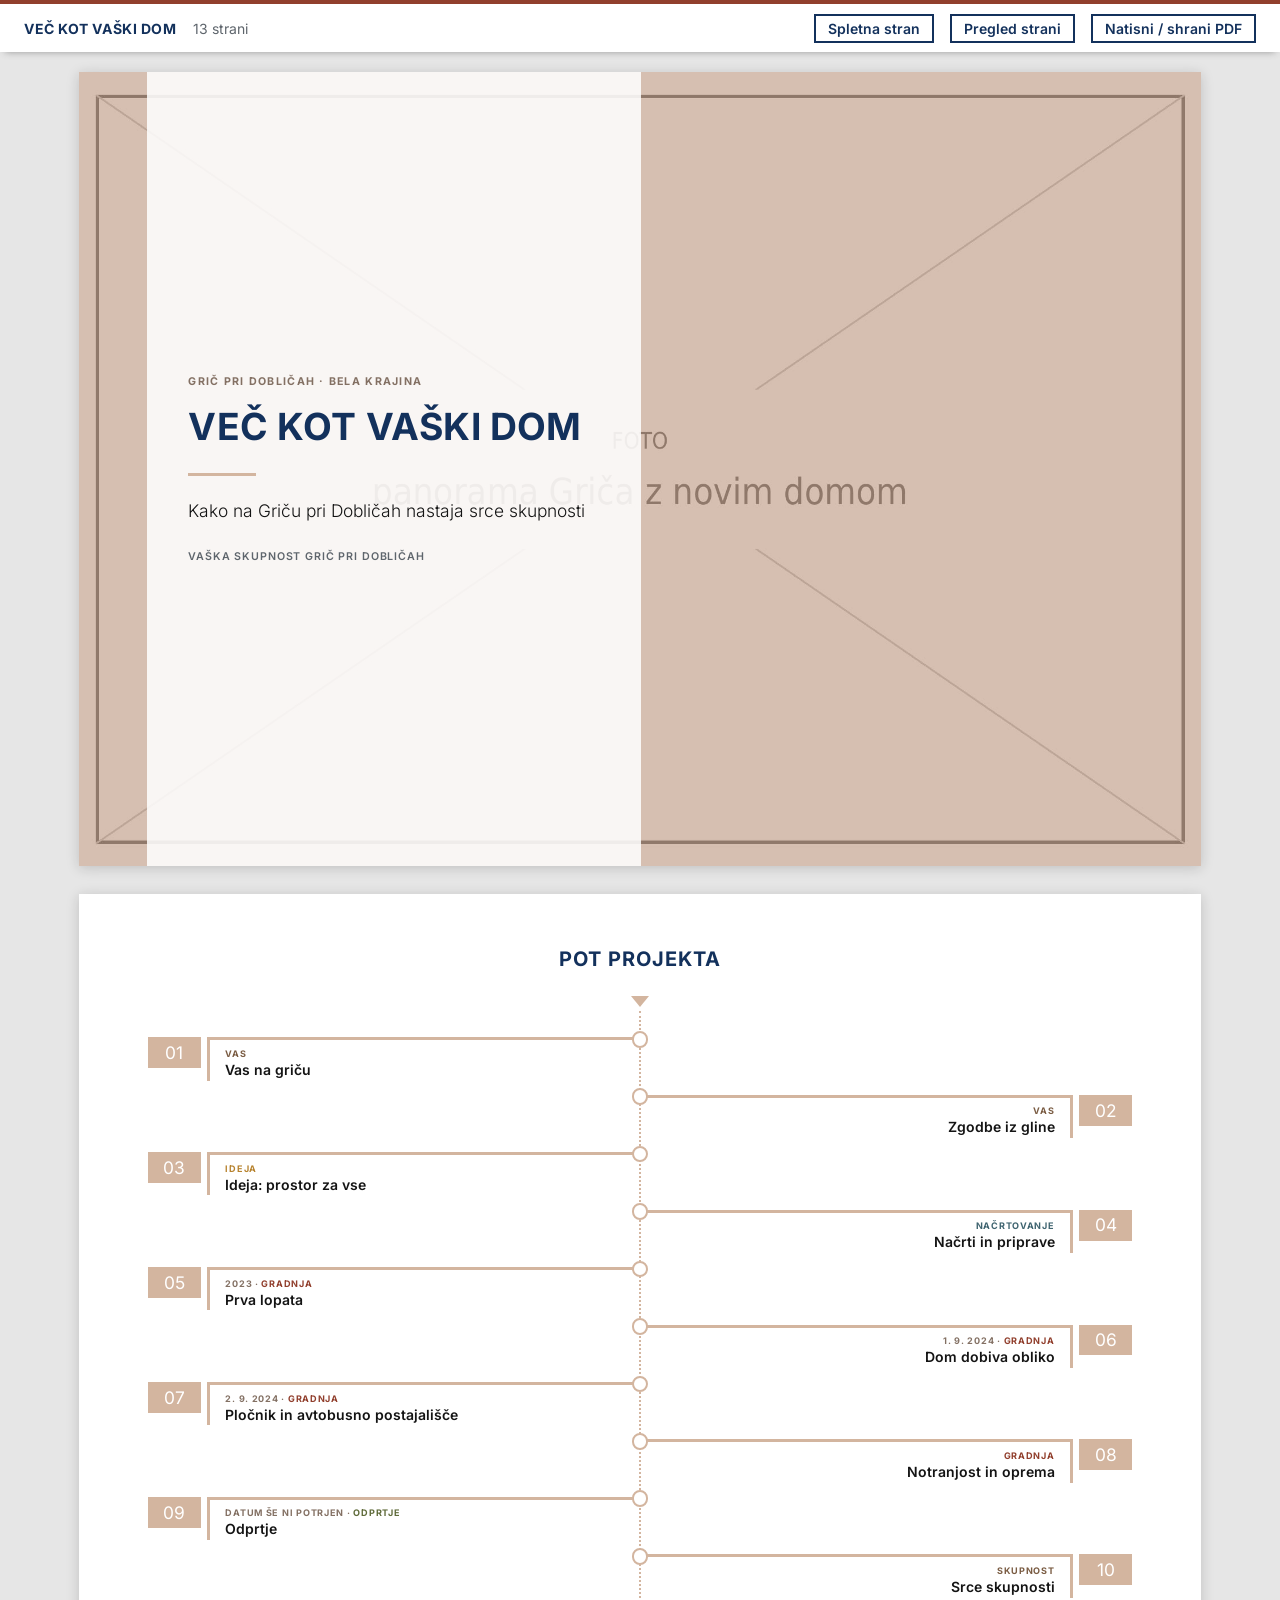
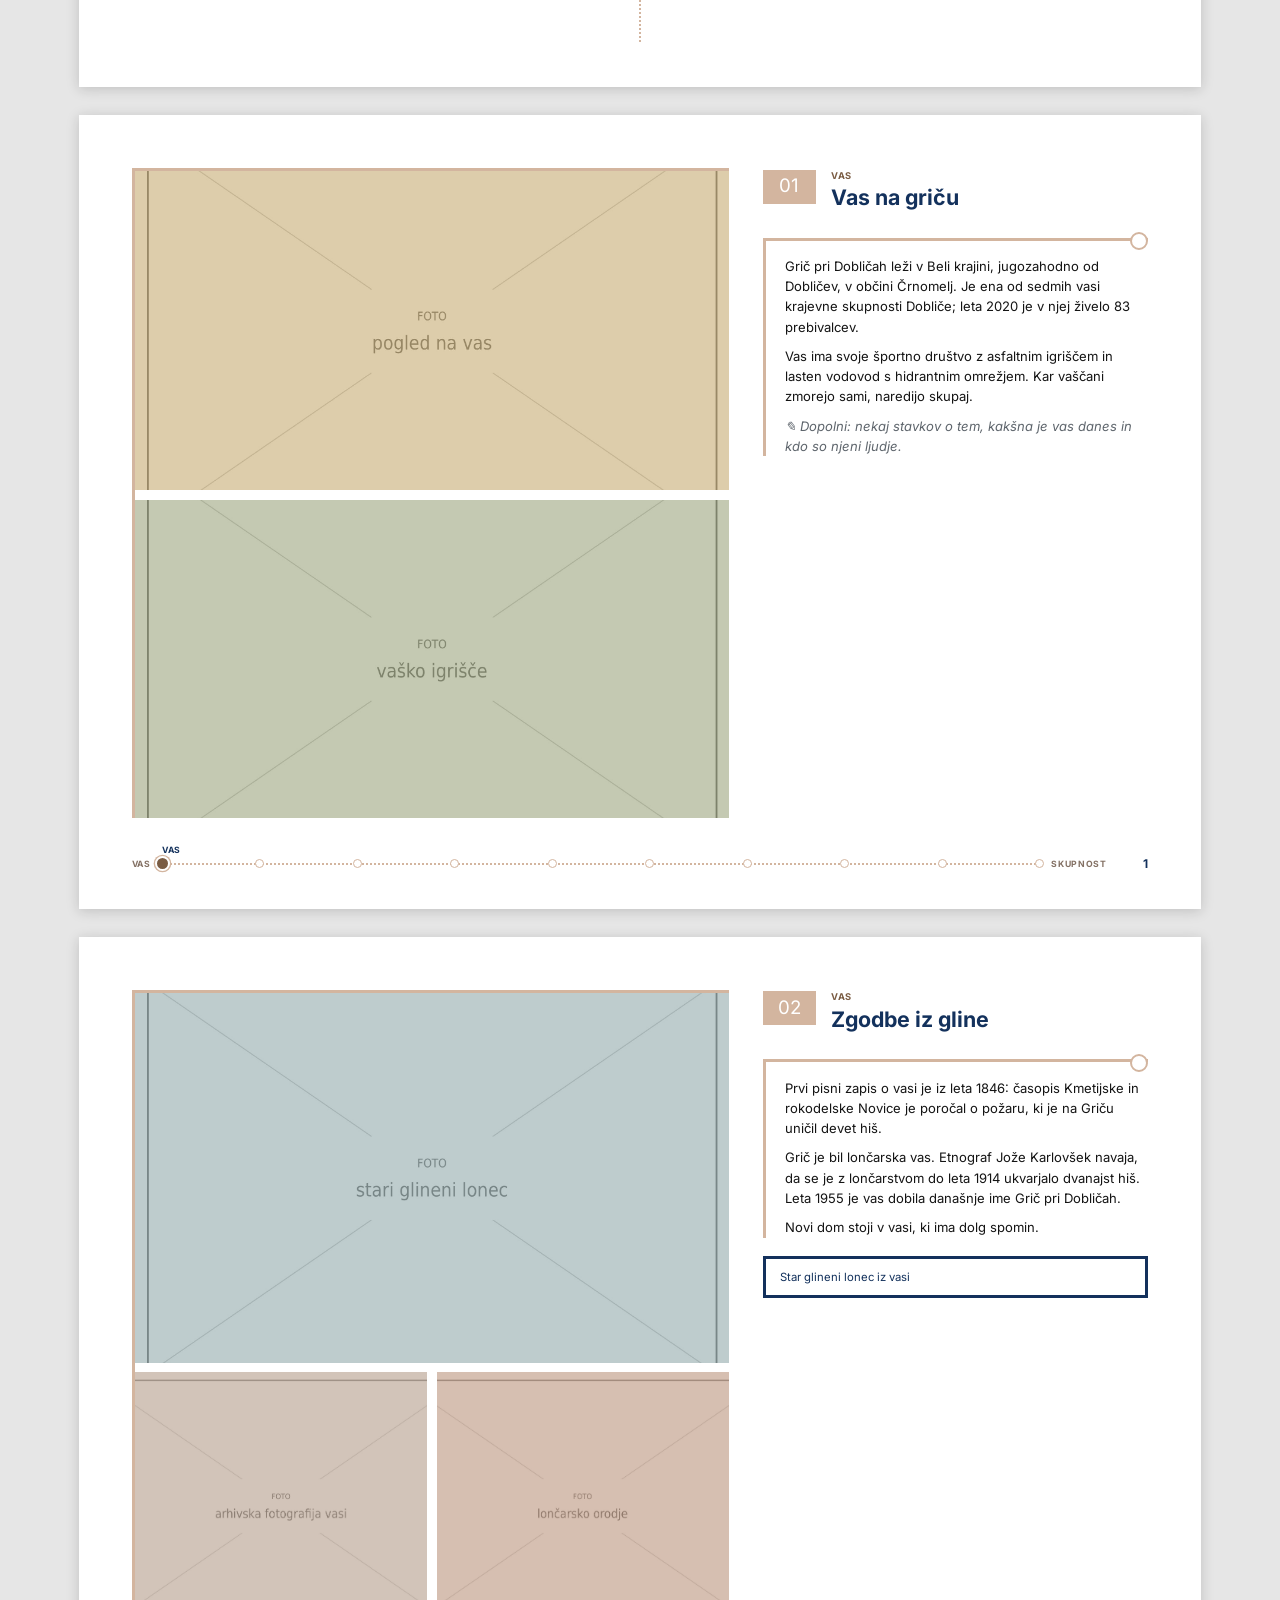
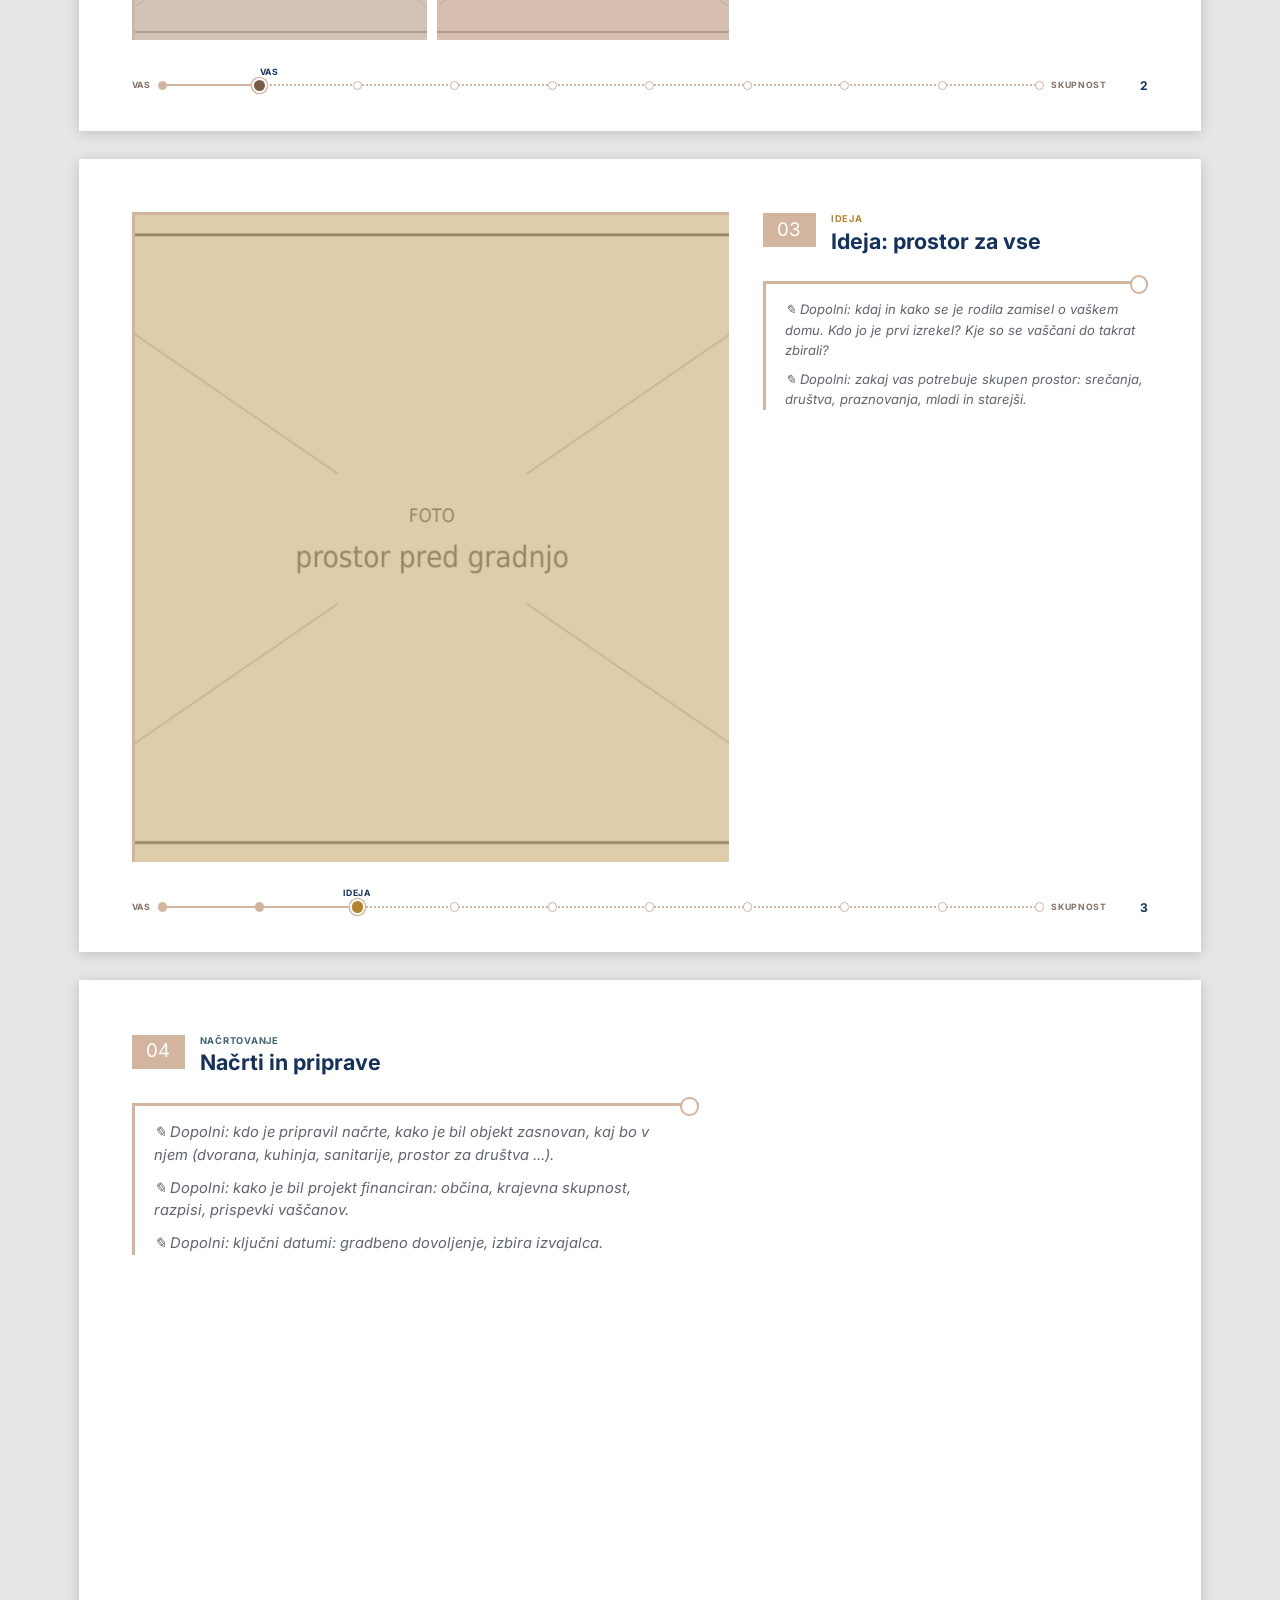
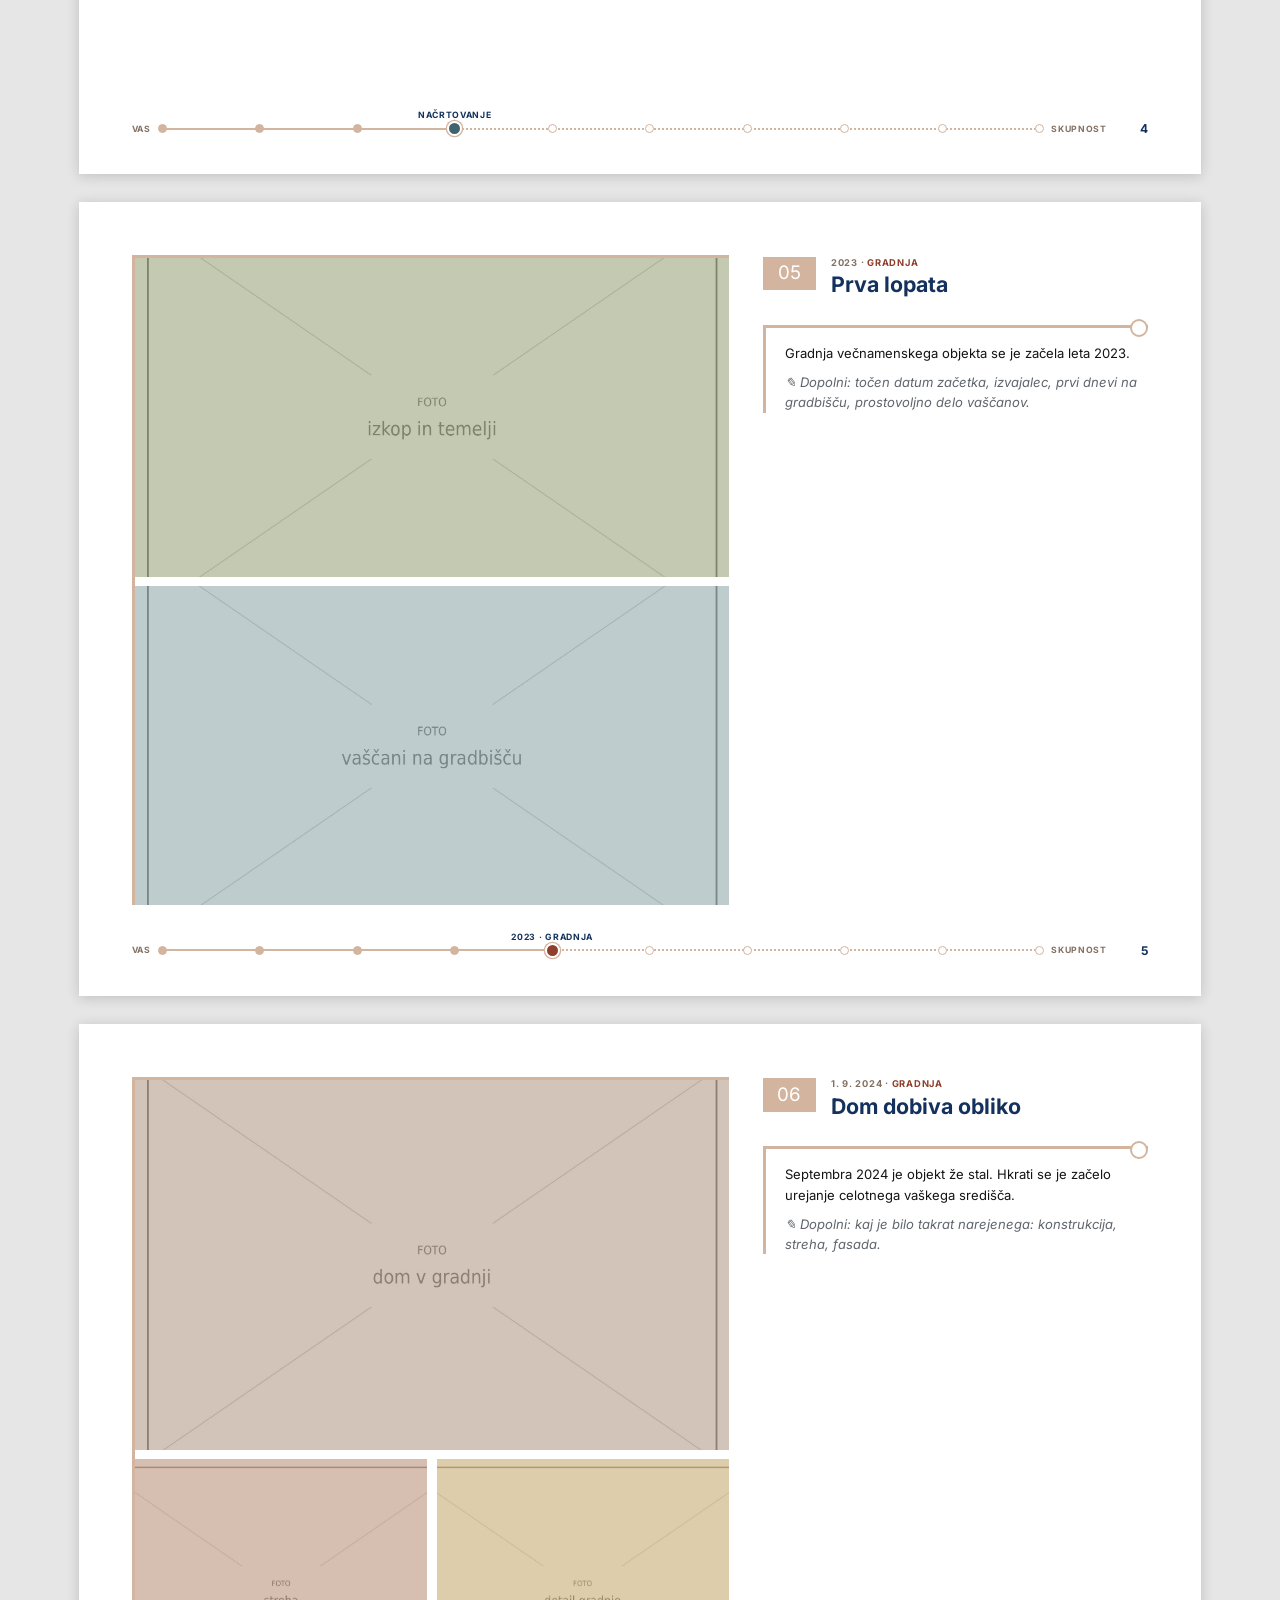
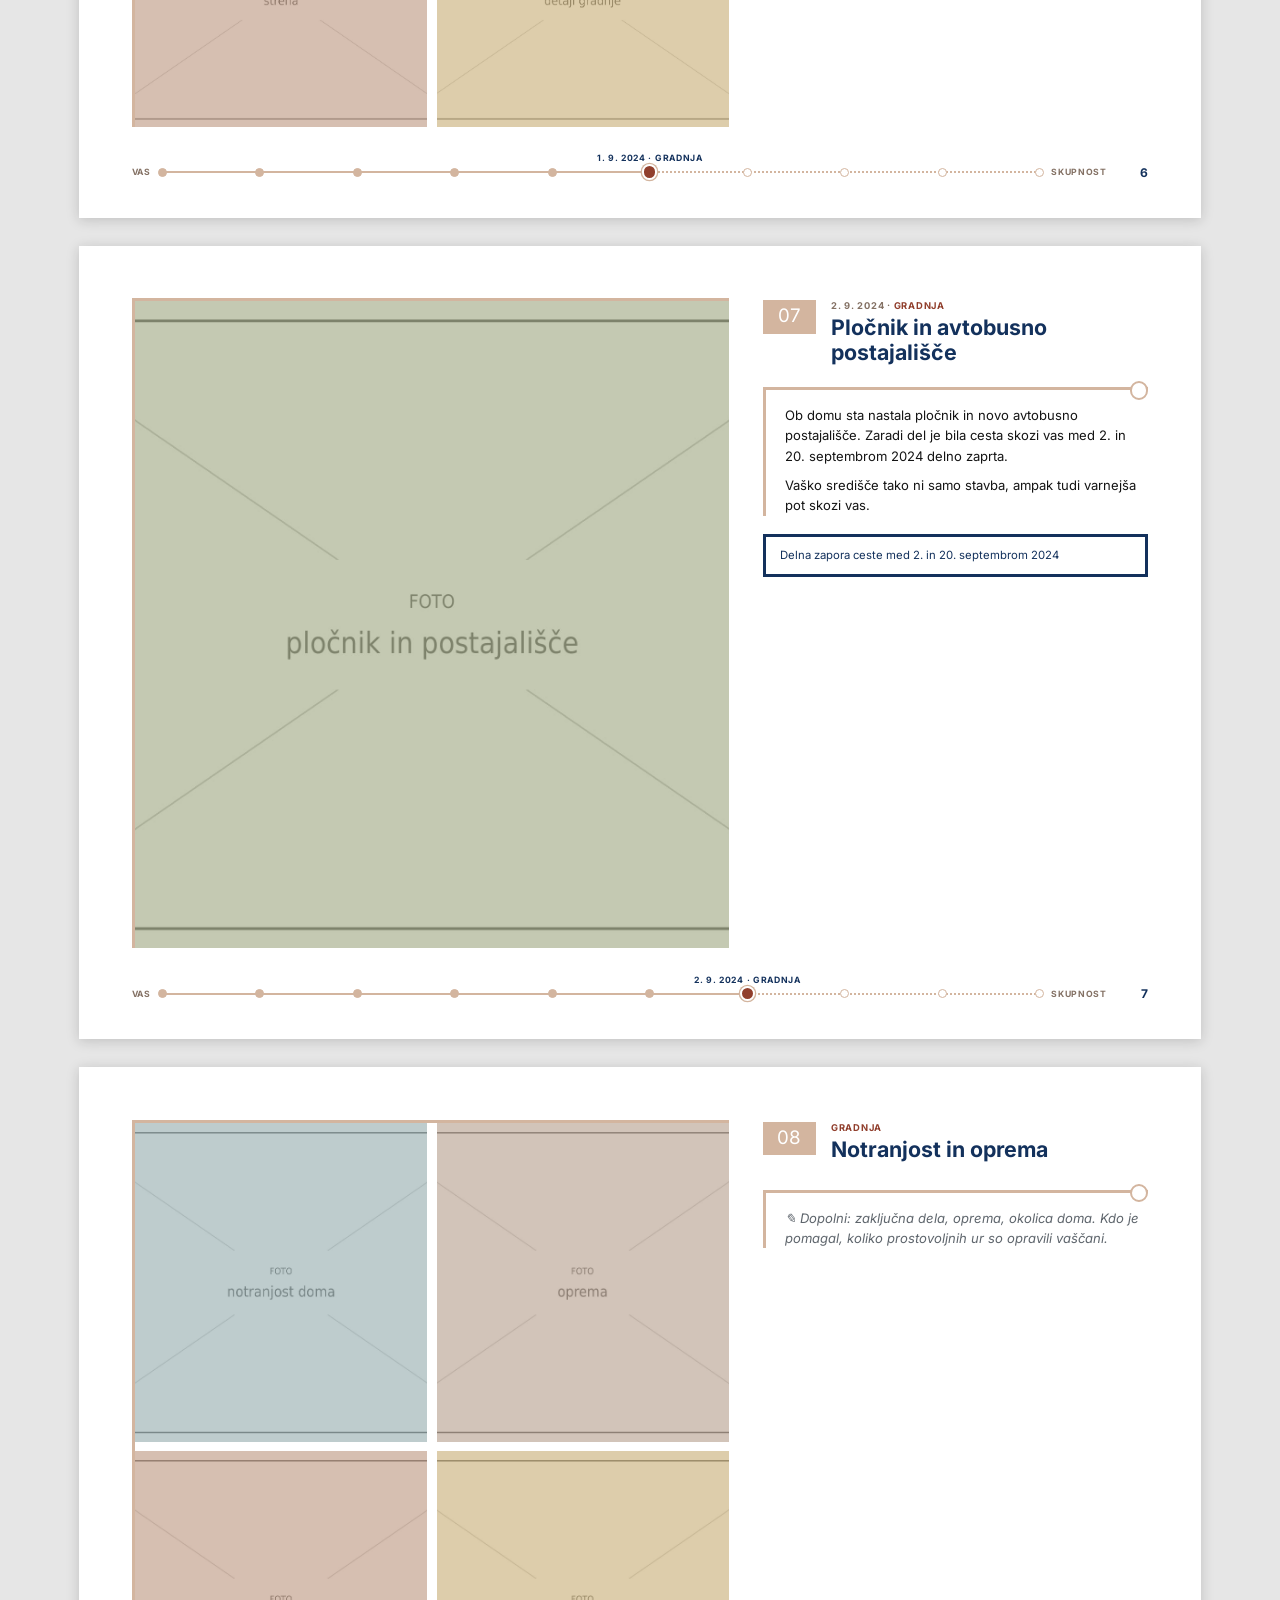
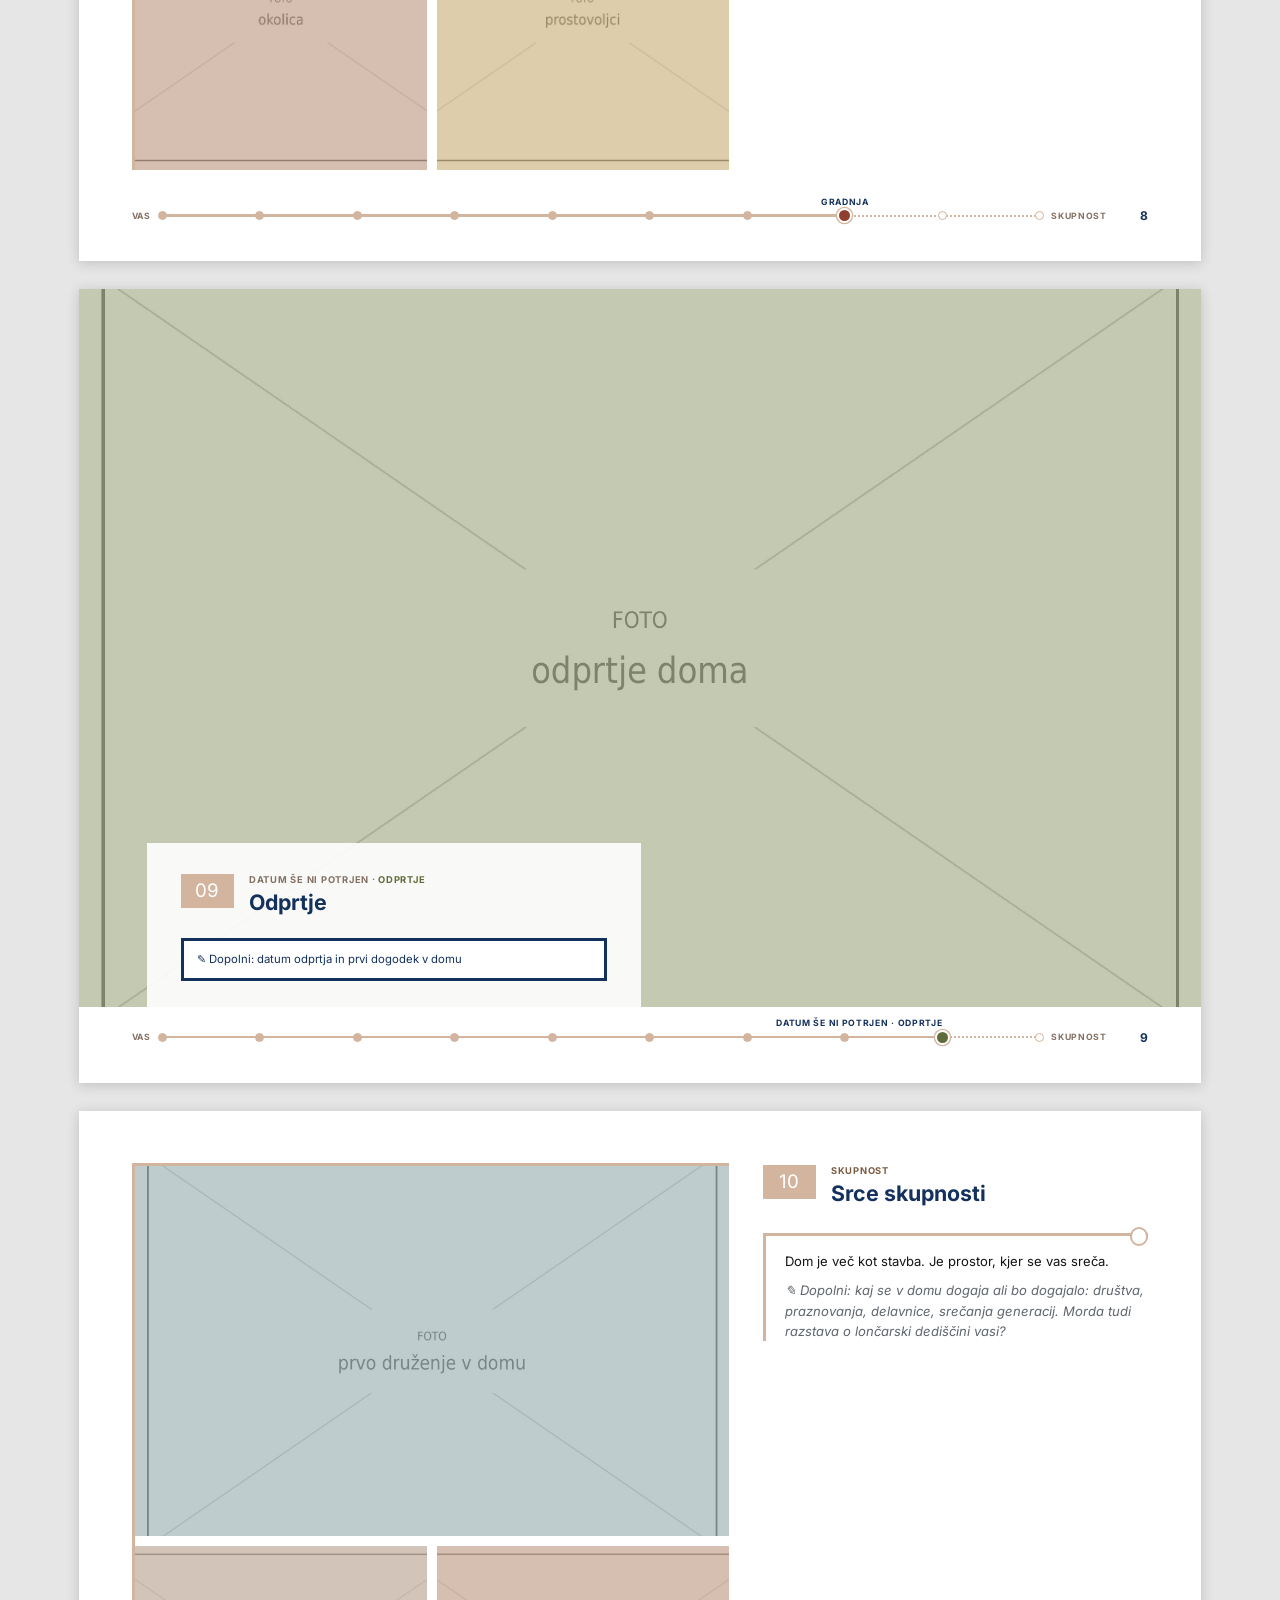
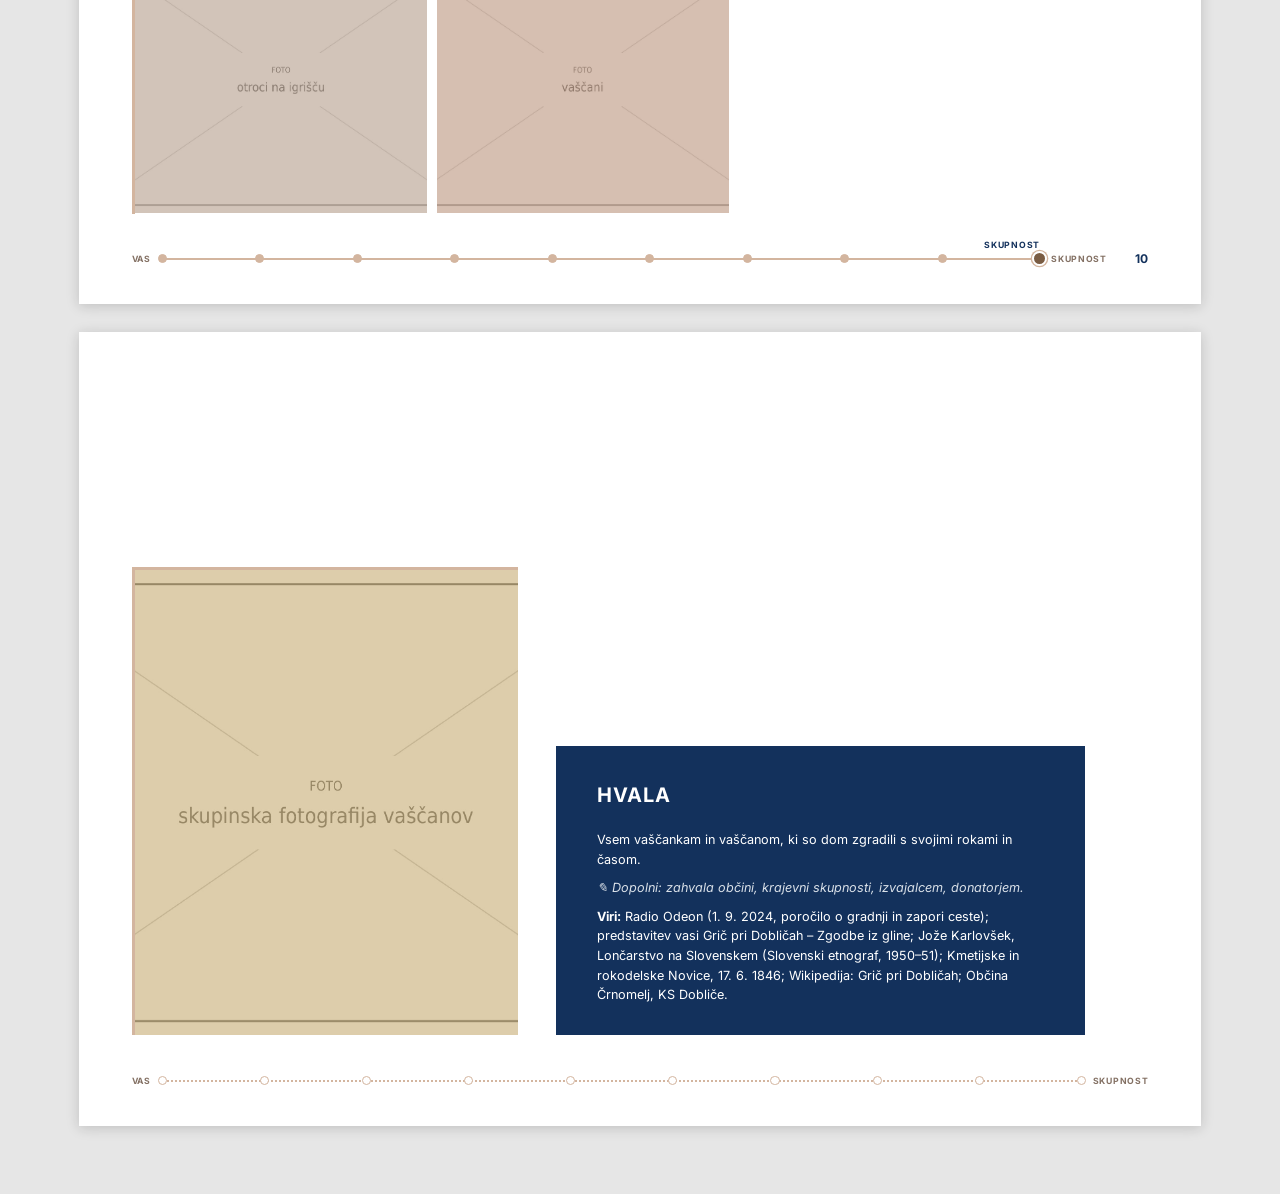
==== dom_na_gricu/_output/preview.html @ 3027700a "ADD: Outputs" ====
<!doctype html>
<html lang="sl">
<head>
<meta charset="utf-8">
<meta name="viewport" content="width=device-width, initial-scale=1">
<title>Več kot vaški dom</title>
<link href="fonts/fonts.css" rel="stylesheet">
<style>
@page { size: 297mm 210mm; margin: 0; }
:root {
  --w: 297mm; --h: 210mm;
  --paper: #FFFFFF; --ink: #141414; --muted: #5E656C; --soft: #F2F2F2;
  --line: #D3B59F; --line-ink: #837063; --dark: #13315C; --accent: #913F2D;
  --sans: 'Inter', 'Segoe UI', 'Helvetica Neue', Arial, sans-serif;
  --pad: 14mm; --lw: 0.8mm;
}
* { box-sizing: border-box; }
html, body { margin: 0; padding: 0; }
body { font-family: var(--sans); color: var(--ink); background: var(--paper);
  -webkit-print-color-adjust: exact; print-color-adjust: exact; }

.sheet { width: var(--w); height: var(--h); position: relative; overflow: hidden;
  background: var(--paper); page-break-after: always; break-after: page; }
.sheet:last-child { page-break-after: auto; break-after: auto; }
figure { margin: 0; overflow: hidden; background: var(--soft); }
figure img { width: 100%; height: 100%; object-fit: cover; display: block; }
h1, h2 { font-weight: 700; margin: 0; }
p { margin: 0 0 0.7em; }
em { color: var(--muted); }

/* ---------- cover: photo with a translucent white band on the left */
.cover .cover-img { position: absolute; inset: 0; }
.cover-text { position: absolute; top: 0; bottom: 0; left: 18mm; width: 44%;
  padding: 0 11mm; display: flex; flex-direction: column; justify-content: center; }
.cover.has-img .cover-text { background: rgba(255, 255, 255, 0.86); }
.cover.no-img .cover-text { border-left: var(--lw) solid var(--line); left: 24mm; width: 60%; }
.cover .kicker { font-size: 8pt; font-weight: 700; letter-spacing: 0.12em; text-transform: uppercase;
  color: var(--line-ink); margin-bottom: 5mm; }
.cover h1 { font-size: 28pt; line-height: 1.08; text-transform: uppercase; color: var(--dark); letter-spacing: 0.005em; }
.cover .rule { display: block; width: 18mm; height: var(--lw); background: var(--line); margin: 7mm 0 6mm; }
.cover .subtitle { font-size: 13pt; line-height: 1.4; font-weight: 300; margin: 0; }
.cover .intro { font-size: 9.5pt; line-height: 1.55; margin-top: 5mm; }
.cover .byline { font-size: 8pt; font-weight: 600; letter-spacing: 0.08em; text-transform: uppercase;
  color: var(--muted); margin: 7mm 0 0; }

/* ---------- overview: vertical milestones with a dotted centre line */
.overview h2 { position: absolute; top: var(--pad); left: 0; right: 0; text-align: center; font-size: 15pt;
  text-transform: uppercase; letter-spacing: 0.05em; color: var(--dark); }
.ov-start { position: absolute; top: 27mm; left: 50%; margin-left: -2.4mm; width: 0; height: 0;
  border-left: 2.4mm solid transparent; border-right: 2.4mm solid transparent; border-top: 3mm solid var(--line); }
.ov-tl { position: absolute; top: 38mm; bottom: 20mm; left: var(--pad); right: var(--pad);
  list-style: none; margin: 0; padding: 0; }
.ov-tl::before { content: ""; position: absolute; left: 50%; top: -7mm; bottom: -8mm; margin-left: -0.35mm;
  border-left: 0.7mm dotted var(--line); }
.ov-item { position: absolute; width: calc(50% - 20mm); }
.ov-item.left { right: 50%; }
.ov-item.right { left: 50%; }
.ov-circle { position: absolute; top: -1.8mm; width: 4.4mm; height: 4.4mm; margin-top: 0.1mm; border-radius: 50%;
  background: var(--paper); border: 0.7mm solid var(--line); z-index: 1; }
.left .ov-circle { right: -2.2mm; }
.right .ov-circle { left: -2.2mm; }
.ov-card { position: relative; border-top: var(--lw) solid var(--line); padding: 2mm 4mm 0.5mm; }
.left .ov-card { border-left: var(--lw) solid var(--line); }
.right .ov-card { border-right: var(--lw) solid var(--line); text-align: right; }
.ov-num { position: absolute; top: calc(-1 * var(--lw)); width: 14mm; padding: 1.8mm 0; background: var(--line);
  color: #fff; font-size: 13pt; line-height: 1; text-align: center; }
.left .ov-num { right: calc(100% + 2.5mm); }
.right .ov-num { left: calc(100% + 2.5mm); }
.ov-meta { font-size: 6.8pt; font-weight: 700; letter-spacing: 0.08em; text-transform: uppercase;
  color: var(--line-ink); margin: 0 0 0.8mm; min-height: 2.4mm; }
.ov-meta .phase { color: var(--c); }
.ov-title { font-size: 10.5pt; font-weight: 600; line-height: 1.2; margin: 0; }

/* ---------- content pages */
.page .content { position: absolute; top: var(--pad); left: var(--pad); right: var(--pad);
  bottom: 24mm; display: grid; grid-template-columns: 1.55fr 1fr; gap: 9mm; }
.page-head { position: relative; padding-left: 18mm; min-height: 12mm; margin-bottom: 6mm; }
.page-head .num { position: absolute; left: 0; top: 0; width: 14mm; padding: 2mm 0; background: var(--line);
  color: #fff; font-size: 14pt; line-height: 1; text-align: center; }
.page-head .meta { font-size: 7pt; font-weight: 700; letter-spacing: 0.08em; text-transform: uppercase;
  color: var(--line-ink); margin: 0.4mm 0 1.2mm; min-height: 2.5mm; }
.page-head .phase { color: var(--phase); }
.page-head h2 { font-size: 16pt; line-height: 1.15; color: var(--dark); }
.body { position: relative; font-size: 9.8pt; line-height: 1.55; font-weight: 400;
  border-top: var(--lw) solid var(--line); border-left: var(--lw) solid var(--line); padding: 4mm 0 0 5mm; }
.body::before { content: ""; position: absolute; top: -2.3mm; right: 0; width: 3.8mm; height: 3.8mm;
  border-radius: 50%; background: var(--paper); border: 0.7mm solid var(--line); }
.body ul, .body ol { padding-left: 5mm; margin: 0 0 0.7em; }
.body p:last-child { margin-bottom: 0; }
.caption { font-size: 8.5pt; line-height: 1.45; color: var(--dark); background: var(--paper);
  border: var(--lw) solid var(--dark); padding: 2.6mm 3.6mm; margin: 5mm 0 0; }
.side { overflow: hidden; }

.media { display: grid; gap: 2.5mm; height: 172mm; border-top: var(--lw) solid var(--line);
  border-left: var(--lw) solid var(--line); }
.media figure { height: 100%; }
.media.n1 { grid-template-rows: 171.20mm; }
.media.n2 { grid-template-rows: 84.35mm 84.35mm; }
.media.n3 { grid-template-columns: 1fr 1fr; grid-template-rows: 97.85mm 70.85mm; }
.media.n3 figure:first-child { grid-column: 1 / 3; }
.media.n4 { grid-template-columns: 1fr 1fr; grid-template-rows: 84.35mm 84.35mm; }

.layout-text .content { grid-template-columns: 1fr; }
.text-only { max-width: 165mm; }
.text-only .body { font-size: 11pt; max-width: 150mm; padding-right: 10mm; }
.text-only .caption { max-width: 150mm; }

.layout-full .content { inset: 0; bottom: 20mm; display: block; }
.full-img { position: absolute; inset: 0; }
.full-overlay { position: absolute; left: 18mm; bottom: 0; width: 44%; background: rgba(255, 255, 255, 0.9);
  padding: 8mm 9mm 7mm; }
.full-overlay .page-head { margin-bottom: 0; }

/* ---------- time rail: dotted line, a circle per page */
footer { position: absolute; left: var(--pad); right: var(--pad); bottom: 7mm; height: 10mm;
  display: flex; align-items: center; gap: 5mm; }
.rail { flex: 1; display: flex; align-items: center; gap: 3mm; }
.end-label { font-size: 6.5pt; font-weight: 700; letter-spacing: 0.08em; text-transform: uppercase;
  color: var(--line-ink); white-space: nowrap; }
.track { position: relative; flex: 1; height: 0; border-top: 0.6mm dotted var(--line); }
.fill { position: absolute; left: 0; top: -0.6mm; height: 0.6mm; background: var(--line); }
.dot { position: absolute; top: -0.3mm; width: 2.4mm; height: 2.4mm; margin: -1.2mm 0 0 -1.2mm;
  border-radius: 50%; background: var(--paper); border: 0.5mm solid var(--line); }
.dot.past { background: var(--line); }
.dot.now { width: 4mm; height: 4mm; margin: -2mm 0 0 -2mm; background: var(--c); border: 0.7mm solid var(--paper);
  box-shadow: 0 0 0 0.35mm var(--line); }
.here { position: absolute; bottom: 2.6mm; font-size: 6.5pt; font-weight: 700; letter-spacing: 0.08em;
  text-transform: uppercase; white-space: nowrap; color: var(--dark); }
.here.mid { transform: translateX(-50%); }
.here.end { transform: translateX(-100%); }
.folio { font-size: 9pt; font-weight: 700; color: var(--dark); min-width: 6mm; text-align: right; }

/* ---------- back: photo in a bracket, closing text in a navy block */
.back .back-inner { position: absolute; inset: var(--pad); bottom: 24mm; display: flex; gap: 10mm; align-items: flex-end; }
.back-img { width: 38%; height: 72%; border-top: var(--lw) solid var(--line); border-left: var(--lw) solid var(--line); }
.back-text { flex: 1; max-width: 140mm; background: var(--dark); color: #fff; padding: 9mm 11mm 8mm;
  font-size: 9.5pt; line-height: 1.55; }
.back-text h2 { font-size: 15pt; text-transform: uppercase; letter-spacing: 0.04em; margin-bottom: 5mm; }
.back-text em { color: #D9E0E8; }
.back-text a { color: #fff; }
.back-text p:last-child { margin-bottom: 0; }

/* ---------- screen preview only */

@media screen {
  body { background: #E6E6E6; padding: 72px 0 40px; }
  .sheet { margin: 0 auto 28px; box-shadow: 0 2px 12px rgba(20, 20, 20, .18); }
  .toolbar { position: fixed; top: 0; left: 0; right: 0; height: 52px; z-index: 10; display: flex; gap: 16px;
    align-items: center; padding: 0 24px; background: #fff; color: var(--ink); font-size: 14px;
    border-top: 4px solid var(--accent); box-shadow: 0 5px 7px -5px #999; }
  .toolbar strong { text-transform: uppercase; letter-spacing: .04em; color: var(--dark); }
  .toolbar span { color: var(--muted); }
  .toolbar a, .toolbar button { font: inherit; font-weight: 600; background: none; color: var(--dark);
    border: 2px solid var(--dark); padding: 4px 12px; cursor: pointer; text-decoration: none; }
  .toolbar a:hover, .toolbar button:hover { background: var(--dark); color: #fff; }
  .toolbar a:focus-visible, .toolbar button:focus-visible { outline: 2px solid var(--accent); outline-offset: 2px; }
  .toolbar .grow { flex: 1; }
  body.spread .book { display: flex; flex-wrap: wrap; justify-content: center; gap: 0 28px; }
  body.spread .sheet { margin: 0 0 28px; zoom: .5; }
}
@media print { .toolbar { display: none; } }
</style>
</head>
<body>
<div class="toolbar">
  <strong>Več kot vaški dom</strong><span>13 strani</span><span class="grow"></span>
  <a href="index.html">Spletna stran</a>
  <button type="button" onclick="document.body.classList.toggle('spread')">Pregled strani</button>
  <button type="button" onclick="window.print()">Natisni / shrani PDF</button>
</div>
<main class="book">
  <section class="sheet cover has-img">
    <figure class="cover-img"><img src="_img/45574f3dd9ef.jpg" alt=""></figure>
    <div class="cover-text">
      <p class="kicker">Grič pri Dobličah · Bela krajina</p>
      <h1>Več kot vaški dom</h1>
      <span class="rule"></span>
      <p class='subtitle'>Kako na Griču pri Dobličah nastaja srce skupnosti</p>
      
      <p class='byline'>Vaška skupnost Grič pri Dobličah</p>
    </div>
  </section>
  <section class="sheet overview">
    <h2>Pot projekta</h2>
    <span class="ov-start"></span>
    <ol class="ov-tl">
      <li class="ov-item left" style="top:0.00%;--c:#7A5C43">
        <span class="ov-circle"></span>
        <div class="ov-card">
          <span class="ov-num">01</span>
          <p class="ov-meta"><span class="phase">Vas</span></p>
          <p class="ov-title">Vas na griču</p>
        </div>
      </li>
      <li class="ov-item right" style="top:10.00%;--c:#7A5C43">
        <span class="ov-circle"></span>
        <div class="ov-card">
          <span class="ov-num">02</span>
          <p class="ov-meta"><span class="phase">Vas</span></p>
          <p class="ov-title">Zgodbe iz gline</p>
        </div>
      </li>
      <li class="ov-item left" style="top:20.00%;--c:#B7832F">
        <span class="ov-circle"></span>
        <div class="ov-card">
          <span class="ov-num">03</span>
          <p class="ov-meta"><span class="phase">Ideja</span></p>
          <p class="ov-title">Ideja: prostor za vse</p>
        </div>
      </li>
      <li class="ov-item right" style="top:30.00%;--c:#3F6470">
        <span class="ov-circle"></span>
        <div class="ov-card">
          <span class="ov-num">04</span>
          <p class="ov-meta"><span class="phase">Načrtovanje</span></p>
          <p class="ov-title">Načrti in priprave</p>
        </div>
      </li>
      <li class="ov-item left" style="top:40.00%;--c:#913F2D">
        <span class="ov-circle"></span>
        <div class="ov-card">
          <span class="ov-num">05</span>
          <p class="ov-meta">2023 · <span class="phase">Gradnja</span></p>
          <p class="ov-title">Prva lopata</p>
        </div>
      </li>
      <li class="ov-item right" style="top:50.00%;--c:#913F2D">
        <span class="ov-circle"></span>
        <div class="ov-card">
          <span class="ov-num">06</span>
          <p class="ov-meta">1. 9. 2024 · <span class="phase">Gradnja</span></p>
          <p class="ov-title">Dom dobiva obliko</p>
        </div>
      </li>
      <li class="ov-item left" style="top:60.00%;--c:#913F2D">
        <span class="ov-circle"></span>
        <div class="ov-card">
          <span class="ov-num">07</span>
          <p class="ov-meta">2. 9. 2024 · <span class="phase">Gradnja</span></p>
          <p class="ov-title">Pločnik in avtobusno postajališče</p>
        </div>
      </li>
      <li class="ov-item right" style="top:70.00%;--c:#913F2D">
        <span class="ov-circle"></span>
        <div class="ov-card">
          <span class="ov-num">08</span>
          <p class="ov-meta"><span class="phase">Gradnja</span></p>
          <p class="ov-title">Notranjost in oprema</p>
        </div>
      </li>
      <li class="ov-item left" style="top:80.00%;--c:#5F6B3A">
        <span class="ov-circle"></span>
        <div class="ov-card">
          <span class="ov-num">09</span>
          <p class="ov-meta">datum še ni potrjen · <span class="phase">Odprtje</span></p>
          <p class="ov-title">Odprtje</p>
        </div>
      </li>
      <li class="ov-item right" style="top:90.00%;--c:#7A5C43">
        <span class="ov-circle"></span>
        <div class="ov-card">
          <span class="ov-num">10</span>
          <p class="ov-meta"><span class="phase">Skupnost</span></p>
          <p class="ov-title">Srce skupnosti</p>
        </div>
      </li></ol>
  </section>
  <section class="sheet page layout-split" style="--phase:#7A5C43">
    <div class="content">
      <div class="media n2"><figure class=""><img src="_img/8bc142a11eec.jpg" alt=""></figure><figure class=""><img src="_img/d79471b8073b.jpg" alt=""></figure></div>
      <div class="side">
      <header class="page-head">
        <span class="num">01</span>
        <p class="meta"><span class="phase">Vas</span></p>
        <h2>Vas na griču</h2>
      </header><div class="body"><p>Grič pri Dobličah leži v Beli krajini, jugozahodno od Dobličev, v občini Črnomelj. Je ena od sedmih vasi krajevne skupnosti Dobliče; leta 2020 je v njej živelo 83 prebivalcev.</p>
<p>Vas ima svoje športno društvo z asfaltnim igriščem in lasten vodovod s hidrantnim omrežjem. Kar vaščani zmorejo sami, naredijo skupaj.</p>
<p><em>✎ Dopolni: nekaj stavkov o tem, kakšna je vas danes in kdo so njeni ljudje.</em></p></div></div></div>
    <footer>
    <div class="rail">
      <span class="end-label start">Vas</span>
      <div class="track"><span class="fill" style="width:0.00%"></span><span class="dot now" style="left:0.00%;--c:#7A5C43"></span><span class="dot" style="left:11.11%;--c:#7A5C43"></span><span class="dot" style="left:22.22%;--c:#B7832F"></span><span class="dot" style="left:33.33%;--c:#3F6470"></span><span class="dot" style="left:44.44%;--c:#913F2D"></span><span class="dot" style="left:55.56%;--c:#913F2D"></span><span class="dot" style="left:66.67%;--c:#913F2D"></span><span class="dot" style="left:77.78%;--c:#913F2D"></span><span class="dot" style="left:88.89%;--c:#5F6B3A"></span><span class="dot" style="left:100.00%;--c:#7A5C43"></span><span class="here start" style="left:0.00%">Vas</span></div>
      <span class="end-label end">Skupnost</span>
    </div><span class="folio">1</span></footer>
  </section>
  <section class="sheet page layout-grid" style="--phase:#7A5C43">
    <div class="content">
      <div class="media n3 grid"><figure class=""><img src="_img/8de486af756e.jpg" alt=""></figure><figure class=""><img src="_img/3535a1464faf.jpg" alt=""></figure><figure class=""><img src="_img/56a41d63f53f.jpg" alt=""></figure></div>
      <div class="side">
      <header class="page-head">
        <span class="num">02</span>
        <p class="meta"><span class="phase">Vas</span></p>
        <h2>Zgodbe iz gline</h2>
      </header><div class="body"><p>Prvi pisni zapis o vasi je iz leta 1846: časopis Kmetijske in rokodelske Novice je poročal o požaru, ki je na Griču uničil devet hiš.</p>
<p>Grič je bil lončarska vas. Etnograf Jože Karlovšek navaja, da se je z lončarstvom do leta 1914 ukvarjalo dvanajst hiš. Leta 1955 je vas dobila današnje ime Grič pri Dobličah.</p>
<p>Novi dom stoji v vasi, ki ima dolg spomin.</p></div><p class="caption">Star glineni lonec iz vasi</p></div></div>
    <footer>
    <div class="rail">
      <span class="end-label start">Vas</span>
      <div class="track"><span class="fill" style="width:11.11%"></span><span class="dot past" style="left:0.00%;--c:#7A5C43"></span><span class="dot now" style="left:11.11%;--c:#7A5C43"></span><span class="dot" style="left:22.22%;--c:#B7832F"></span><span class="dot" style="left:33.33%;--c:#3F6470"></span><span class="dot" style="left:44.44%;--c:#913F2D"></span><span class="dot" style="left:55.56%;--c:#913F2D"></span><span class="dot" style="left:66.67%;--c:#913F2D"></span><span class="dot" style="left:77.78%;--c:#913F2D"></span><span class="dot" style="left:88.89%;--c:#5F6B3A"></span><span class="dot" style="left:100.00%;--c:#7A5C43"></span><span class="here start" style="left:11.11%">Vas</span></div>
      <span class="end-label end">Skupnost</span>
    </div><span class="folio">2</span></footer>
  </section>
  <section class="sheet page layout-split" style="--phase:#B7832F">
    <div class="content">
      <div class="media n1"><figure class=""><img src="_img/4d0a6b014d5a.jpg" alt=""></figure></div>
      <div class="side">
      <header class="page-head">
        <span class="num">03</span>
        <p class="meta"><span class="phase">Ideja</span></p>
        <h2>Ideja: prostor za vse</h2>
      </header><div class="body"><p><em>✎ Dopolni: kdaj in kako se je rodila zamisel o vaškem domu. Kdo jo je prvi izrekel? Kje so se vaščani do takrat zbirali?</em></p>
<p><em>✎ Dopolni: zakaj vas potrebuje skupen prostor: srečanja, društva, praznovanja, mladi in starejši.</em></p></div></div></div>
    <footer>
    <div class="rail">
      <span class="end-label start">Vas</span>
      <div class="track"><span class="fill" style="width:22.22%"></span><span class="dot past" style="left:0.00%;--c:#7A5C43"></span><span class="dot past" style="left:11.11%;--c:#7A5C43"></span><span class="dot now" style="left:22.22%;--c:#B7832F"></span><span class="dot" style="left:33.33%;--c:#3F6470"></span><span class="dot" style="left:44.44%;--c:#913F2D"></span><span class="dot" style="left:55.56%;--c:#913F2D"></span><span class="dot" style="left:66.67%;--c:#913F2D"></span><span class="dot" style="left:77.78%;--c:#913F2D"></span><span class="dot" style="left:88.89%;--c:#5F6B3A"></span><span class="dot" style="left:100.00%;--c:#7A5C43"></span><span class="here mid" style="left:22.22%">Ideja</span></div>
      <span class="end-label end">Skupnost</span>
    </div><span class="folio">3</span></footer>
  </section>
  <section class="sheet page layout-text" style="--phase:#3F6470">
    <div class="content"><div class="text-only">
      <header class="page-head">
        <span class="num">04</span>
        <p class="meta"><span class="phase">Načrtovanje</span></p>
        <h2>Načrti in priprave</h2>
      </header><div class="body"><p><em>✎ Dopolni: kdo je pripravil načrte, kako je bil objekt zasnovan, kaj bo v njem (dvorana, kuhinja, sanitarije, prostor za društva ...).</em></p>
<p><em>✎ Dopolni: kako je bil projekt financiran: občina, krajevna skupnost, razpisi, prispevki vaščanov.</em></p>
<p><em>✎ Dopolni: ključni datumi: gradbeno dovoljenje, izbira izvajalca.</em></p></div></div></div>
    <footer>
    <div class="rail">
      <span class="end-label start">Vas</span>
      <div class="track"><span class="fill" style="width:33.33%"></span><span class="dot past" style="left:0.00%;--c:#7A5C43"></span><span class="dot past" style="left:11.11%;--c:#7A5C43"></span><span class="dot past" style="left:22.22%;--c:#B7832F"></span><span class="dot now" style="left:33.33%;--c:#3F6470"></span><span class="dot" style="left:44.44%;--c:#913F2D"></span><span class="dot" style="left:55.56%;--c:#913F2D"></span><span class="dot" style="left:66.67%;--c:#913F2D"></span><span class="dot" style="left:77.78%;--c:#913F2D"></span><span class="dot" style="left:88.89%;--c:#5F6B3A"></span><span class="dot" style="left:100.00%;--c:#7A5C43"></span><span class="here mid" style="left:33.33%">Načrtovanje</span></div>
      <span class="end-label end">Skupnost</span>
    </div><span class="folio">4</span></footer>
  </section>
  <section class="sheet page layout-split" style="--phase:#913F2D">
    <div class="content">
      <div class="media n2"><figure class=""><img src="_img/1041894bbf1d.jpg" alt=""></figure><figure class=""><img src="_img/a0f0f5a3c250.jpg" alt=""></figure></div>
      <div class="side">
      <header class="page-head">
        <span class="num">05</span>
        <p class="meta">2023 · <span class="phase">Gradnja</span></p>
        <h2>Prva lopata</h2>
      </header><div class="body"><p>Gradnja večnamenskega objekta se je začela leta 2023.</p>
<p><em>✎ Dopolni: točen datum začetka, izvajalec, prvi dnevi na gradbišču, prostovoljno delo vaščanov.</em></p></div></div></div>
    <footer>
    <div class="rail">
      <span class="end-label start">Vas</span>
      <div class="track"><span class="fill" style="width:44.44%"></span><span class="dot past" style="left:0.00%;--c:#7A5C43"></span><span class="dot past" style="left:11.11%;--c:#7A5C43"></span><span class="dot past" style="left:22.22%;--c:#B7832F"></span><span class="dot past" style="left:33.33%;--c:#3F6470"></span><span class="dot now" style="left:44.44%;--c:#913F2D"></span><span class="dot" style="left:55.56%;--c:#913F2D"></span><span class="dot" style="left:66.67%;--c:#913F2D"></span><span class="dot" style="left:77.78%;--c:#913F2D"></span><span class="dot" style="left:88.89%;--c:#5F6B3A"></span><span class="dot" style="left:100.00%;--c:#7A5C43"></span><span class="here mid" style="left:44.44%">2023 · Gradnja</span></div>
      <span class="end-label end">Skupnost</span>
    </div><span class="folio">5</span></footer>
  </section>
  <section class="sheet page layout-grid" style="--phase:#913F2D">
    <div class="content">
      <div class="media n3 grid"><figure class=""><img src="_img/da2432bdce8f.jpg" alt=""></figure><figure class=""><img src="_img/27de774c440c.jpg" alt=""></figure><figure class=""><img src="_img/b678258aa376.jpg" alt=""></figure></div>
      <div class="side">
      <header class="page-head">
        <span class="num">06</span>
        <p class="meta">1. 9. 2024 · <span class="phase">Gradnja</span></p>
        <h2>Dom dobiva obliko</h2>
      </header><div class="body"><p>Septembra 2024 je objekt že stal. Hkrati se je začelo urejanje celotnega vaškega središča.</p>
<p><em>✎ Dopolni: kaj je bilo takrat narejenega: konstrukcija, streha, fasada.</em></p></div></div></div>
    <footer>
    <div class="rail">
      <span class="end-label start">Vas</span>
      <div class="track"><span class="fill" style="width:55.56%"></span><span class="dot past" style="left:0.00%;--c:#7A5C43"></span><span class="dot past" style="left:11.11%;--c:#7A5C43"></span><span class="dot past" style="left:22.22%;--c:#B7832F"></span><span class="dot past" style="left:33.33%;--c:#3F6470"></span><span class="dot past" style="left:44.44%;--c:#913F2D"></span><span class="dot now" style="left:55.56%;--c:#913F2D"></span><span class="dot" style="left:66.67%;--c:#913F2D"></span><span class="dot" style="left:77.78%;--c:#913F2D"></span><span class="dot" style="left:88.89%;--c:#5F6B3A"></span><span class="dot" style="left:100.00%;--c:#7A5C43"></span><span class="here mid" style="left:55.56%">1. 9. 2024 · Gradnja</span></div>
      <span class="end-label end">Skupnost</span>
    </div><span class="folio">6</span></footer>
  </section>
  <section class="sheet page layout-split" style="--phase:#913F2D">
    <div class="content">
      <div class="media n1"><figure class=""><img src="_img/d808abd5dd1c.jpg" alt=""></figure></div>
      <div class="side">
      <header class="page-head">
        <span class="num">07</span>
        <p class="meta">2. 9. 2024 · <span class="phase">Gradnja</span></p>
        <h2>Pločnik in avtobusno postajališče</h2>
      </header><div class="body"><p>Ob domu sta nastala pločnik in novo avtobusno postajališče. Zaradi del je bila cesta skozi vas med 2. in 20. septembrom 2024 delno zaprta.</p>
<p>Vaško središče tako ni samo stavba, ampak tudi varnejša pot skozi vas.</p></div><p class="caption">Delna zapora ceste med 2. in 20. septembrom 2024</p></div></div>
    <footer>
    <div class="rail">
      <span class="end-label start">Vas</span>
      <div class="track"><span class="fill" style="width:66.67%"></span><span class="dot past" style="left:0.00%;--c:#7A5C43"></span><span class="dot past" style="left:11.11%;--c:#7A5C43"></span><span class="dot past" style="left:22.22%;--c:#B7832F"></span><span class="dot past" style="left:33.33%;--c:#3F6470"></span><span class="dot past" style="left:44.44%;--c:#913F2D"></span><span class="dot past" style="left:55.56%;--c:#913F2D"></span><span class="dot now" style="left:66.67%;--c:#913F2D"></span><span class="dot" style="left:77.78%;--c:#913F2D"></span><span class="dot" style="left:88.89%;--c:#5F6B3A"></span><span class="dot" style="left:100.00%;--c:#7A5C43"></span><span class="here mid" style="left:66.67%">2. 9. 2024 · Gradnja</span></div>
      <span class="end-label end">Skupnost</span>
    </div><span class="folio">7</span></footer>
  </section>
  <section class="sheet page layout-grid" style="--phase:#913F2D">
    <div class="content">
      <div class="media n4 grid"><figure class=""><img src="_img/5ce3aff1f912.jpg" alt=""></figure><figure class=""><img src="_img/9018cea900eb.jpg" alt=""></figure><figure class=""><img src="_img/dee10a11c15f.jpg" alt=""></figure><figure class=""><img src="_img/fb684533119d.jpg" alt=""></figure></div>
      <div class="side">
      <header class="page-head">
        <span class="num">08</span>
        <p class="meta"><span class="phase">Gradnja</span></p>
        <h2>Notranjost in oprema</h2>
      </header><div class="body"><p><em>✎ Dopolni: zaključna dela, oprema, okolica doma. Kdo je pomagal, koliko prostovoljnih ur so opravili vaščani.</em></p></div></div></div>
    <footer>
    <div class="rail">
      <span class="end-label start">Vas</span>
      <div class="track"><span class="fill" style="width:77.78%"></span><span class="dot past" style="left:0.00%;--c:#7A5C43"></span><span class="dot past" style="left:11.11%;--c:#7A5C43"></span><span class="dot past" style="left:22.22%;--c:#B7832F"></span><span class="dot past" style="left:33.33%;--c:#3F6470"></span><span class="dot past" style="left:44.44%;--c:#913F2D"></span><span class="dot past" style="left:55.56%;--c:#913F2D"></span><span class="dot past" style="left:66.67%;--c:#913F2D"></span><span class="dot now" style="left:77.78%;--c:#913F2D"></span><span class="dot" style="left:88.89%;--c:#5F6B3A"></span><span class="dot" style="left:100.00%;--c:#7A5C43"></span><span class="here mid" style="left:77.78%">Gradnja</span></div>
      <span class="end-label end">Skupnost</span>
    </div><span class="folio">8</span></footer>
  </section>
  <section class="sheet page layout-full" style="--phase:#5F6B3A">
    <div class="content">
      <figure class="full-img"><img src="_img/b3c40924fc79.jpg" alt=""></figure>
      <div class="full-overlay">
      <header class="page-head">
        <span class="num">09</span>
        <p class="meta">datum še ni potrjen · <span class="phase">Odprtje</span></p>
        <h2>Odprtje</h2>
      </header><p class="caption">✎ Dopolni: datum odprtja in prvi dogodek v domu</p></div></div>
    <footer>
    <div class="rail">
      <span class="end-label start">Vas</span>
      <div class="track"><span class="fill" style="width:88.89%"></span><span class="dot past" style="left:0.00%;--c:#7A5C43"></span><span class="dot past" style="left:11.11%;--c:#7A5C43"></span><span class="dot past" style="left:22.22%;--c:#B7832F"></span><span class="dot past" style="left:33.33%;--c:#3F6470"></span><span class="dot past" style="left:44.44%;--c:#913F2D"></span><span class="dot past" style="left:55.56%;--c:#913F2D"></span><span class="dot past" style="left:66.67%;--c:#913F2D"></span><span class="dot past" style="left:77.78%;--c:#913F2D"></span><span class="dot now" style="left:88.89%;--c:#5F6B3A"></span><span class="dot" style="left:100.00%;--c:#7A5C43"></span><span class="here end" style="left:88.89%">datum še ni potrjen · Odprtje</span></div>
      <span class="end-label end">Skupnost</span>
    </div><span class="folio">9</span></footer>
  </section>
  <section class="sheet page layout-grid" style="--phase:#7A5C43">
    <div class="content">
      <div class="media n3 grid"><figure class=""><img src="_img/37b7c3a200e4.jpg" alt=""></figure><figure class=""><img src="_img/2845cd25923c.jpg" alt=""></figure><figure class=""><img src="_img/1441f2022331.jpg" alt=""></figure></div>
      <div class="side">
      <header class="page-head">
        <span class="num">10</span>
        <p class="meta"><span class="phase">Skupnost</span></p>
        <h2>Srce skupnosti</h2>
      </header><div class="body"><p>Dom je več kot stavba. Je prostor, kjer se vas sreča.</p>
<p><em>✎ Dopolni: kaj se v domu dogaja ali bo dogajalo: društva, praznovanja, delavnice, srečanja generacij. Morda tudi razstava o lončarski dediščini vasi?</em></p></div></div></div>
    <footer>
    <div class="rail">
      <span class="end-label start">Vas</span>
      <div class="track"><span class="fill" style="width:100.00%"></span><span class="dot past" style="left:0.00%;--c:#7A5C43"></span><span class="dot past" style="left:11.11%;--c:#7A5C43"></span><span class="dot past" style="left:22.22%;--c:#B7832F"></span><span class="dot past" style="left:33.33%;--c:#3F6470"></span><span class="dot past" style="left:44.44%;--c:#913F2D"></span><span class="dot past" style="left:55.56%;--c:#913F2D"></span><span class="dot past" style="left:66.67%;--c:#913F2D"></span><span class="dot past" style="left:77.78%;--c:#913F2D"></span><span class="dot past" style="left:88.89%;--c:#5F6B3A"></span><span class="dot now" style="left:100.00%;--c:#7A5C43"></span><span class="here end" style="left:100.00%">Skupnost</span></div>
      <span class="end-label end">Skupnost</span>
    </div><span class="folio">10</span></footer>
  </section>
  <section class="sheet back">
    <div class="back-inner">
      <figure class="back-img"><img src="_img/400d187bbdf6.jpg" alt=""></figure>
      <div class="back-text">
        <h2>Hvala</h2>
        <p>Vsem vaščankam in vaščanom, ki so dom zgradili s svojimi rokami in časom.</p>
<p><em>✎ Dopolni: zahvala občini, krajevni skupnosti, izvajalcem, donatorjem.</em></p>
<p><strong>Viri:</strong> Radio Odeon (1. 9. 2024, poročilo o gradnji in zapori ceste); predstavitev vasi Grič pri Dobličah – Zgodbe iz gline; Jože Karlovšek, Lončarstvo na Slovenskem (Slovenski etnograf, 1950–51); Kmetijske in rokodelske Novice, 17. 6. 1846; Wikipedija: Grič pri Dobličah; Občina Črnomelj, KS Dobliče.</p>
      </div>
    </div>
    <footer>
    <div class="rail">
      <span class="end-label start">Vas</span>
      <div class="track"><span class="dot" style="left:0.00%;--c:#7A5C43"></span><span class="dot" style="left:11.11%;--c:#7A5C43"></span><span class="dot" style="left:22.22%;--c:#B7832F"></span><span class="dot" style="left:33.33%;--c:#3F6470"></span><span class="dot" style="left:44.44%;--c:#913F2D"></span><span class="dot" style="left:55.56%;--c:#913F2D"></span><span class="dot" style="left:66.67%;--c:#913F2D"></span><span class="dot" style="left:77.78%;--c:#913F2D"></span><span class="dot" style="left:88.89%;--c:#5F6B3A"></span><span class="dot" style="left:100.00%;--c:#7A5C43"></span></div>
      <span class="end-label end">Skupnost</span>
    </div></footer>
  </section>
</main>
</body>
</html>
---- dom_na_gricu/_output/fonts/fonts.css ----
/* Inter (SIL Open Font License, see OFL.txt) - bundled so book and website work offline.
   Latin + Latin Extended (č, š, ž, ć, đ ...). Files from @fontsource/inter 5. */
@font-face { font-family: 'Inter'; font-style: normal; font-weight: 300; font-display: swap;
  src: url('inter-latin-ext-300-normal.woff2') format('woff2');
  unicode-range: U+0100-02BA, U+02BD-02C5, U+02C7-02CC, U+02CE-02D7, U+02DD-02FF, U+0304, U+0308, U+0329, U+1D00-1DBF, U+1E00-1E9F, U+1EF2-1EFF, U+2020, U+20A0-20AB, U+20AD-20C0, U+2113, U+2C60-2C7F, U+A720-A7FF; }
@font-face { font-family: 'Inter'; font-style: normal; font-weight: 300; font-display: swap;
  src: url('inter-latin-300-normal.woff2') format('woff2');
  unicode-range: U+0000-00FF, U+0131, U+0152-0153, U+02BB-02BC, U+02C6, U+02DA, U+02DC, U+0304, U+0308, U+0329, U+2000-206F, U+20AC, U+2122, U+2191, U+2193, U+2212, U+2215, U+FEFF, U+FFFD; }
@font-face { font-family: 'Inter'; font-style: normal; font-weight: 400; font-display: swap;
  src: url('inter-latin-ext-400-normal.woff2') format('woff2');
  unicode-range: U+0100-02BA, U+02BD-02C5, U+02C7-02CC, U+02CE-02D7, U+02DD-02FF, U+0304, U+0308, U+0329, U+1D00-1DBF, U+1E00-1E9F, U+1EF2-1EFF, U+2020, U+20A0-20AB, U+20AD-20C0, U+2113, U+2C60-2C7F, U+A720-A7FF; }
@font-face { font-family: 'Inter'; font-style: normal; font-weight: 400; font-display: swap;
  src: url('inter-latin-400-normal.woff2') format('woff2');
  unicode-range: U+0000-00FF, U+0131, U+0152-0153, U+02BB-02BC, U+02C6, U+02DA, U+02DC, U+0304, U+0308, U+0329, U+2000-206F, U+20AC, U+2122, U+2191, U+2193, U+2212, U+2215, U+FEFF, U+FFFD; }
@font-face { font-family: 'Inter'; font-style: normal; font-weight: 600; font-display: swap;
  src: url('inter-latin-ext-600-normal.woff2') format('woff2');
  unicode-range: U+0100-02BA, U+02BD-02C5, U+02C7-02CC, U+02CE-02D7, U+02DD-02FF, U+0304, U+0308, U+0329, U+1D00-1DBF, U+1E00-1E9F, U+1EF2-1EFF, U+2020, U+20A0-20AB, U+20AD-20C0, U+2113, U+2C60-2C7F, U+A720-A7FF; }
@font-face { font-family: 'Inter'; font-style: normal; font-weight: 600; font-display: swap;
  src: url('inter-latin-600-normal.woff2') format('woff2');
  unicode-range: U+0000-00FF, U+0131, U+0152-0153, U+02BB-02BC, U+02C6, U+02DA, U+02DC, U+0304, U+0308, U+0329, U+2000-206F, U+20AC, U+2122, U+2191, U+2193, U+2212, U+2215, U+FEFF, U+FFFD; }
@font-face { font-family: 'Inter'; font-style: normal; font-weight: 700; font-display: swap;
  src: url('inter-latin-ext-700-normal.woff2') format('woff2');
  unicode-range: U+0100-02BA, U+02BD-02C5, U+02C7-02CC, U+02CE-02D7, U+02DD-02FF, U+0304, U+0308, U+0329, U+1D00-1DBF, U+1E00-1E9F, U+1EF2-1EFF, U+2020, U+20A0-20AB, U+20AD-20C0, U+2113, U+2C60-2C7F, U+A720-A7FF; }
@font-face { font-family: 'Inter'; font-style: normal; font-weight: 700; font-display: swap;
  src: url('inter-latin-700-normal.woff2') format('woff2');
  unicode-range: U+0000-00FF, U+0131, U+0152-0153, U+02BB-02BC, U+02C6, U+02DA, U+02DC, U+0304, U+0308, U+0329, U+2000-206F, U+20AC, U+2122, U+2191, U+2193, U+2212, U+2215, U+FEFF, U+FFFD; }
@font-face { font-family: 'Inter'; font-style: italic; font-weight: 300; font-display: swap;
  src: url('inter-latin-ext-300-italic.woff2') format('woff2');
  unicode-range: U+0100-02BA, U+02BD-02C5, U+02C7-02CC, U+02CE-02D7, U+02DD-02FF, U+0304, U+0308, U+0329, U+1D00-1DBF, U+1E00-1E9F, U+1EF2-1EFF, U+2020, U+20A0-20AB, U+20AD-20C0, U+2113, U+2C60-2C7F, U+A720-A7FF; }
@font-face { font-family: 'Inter'; font-style: italic; font-weight: 300; font-display: swap;
  src: url('inter-latin-300-italic.woff2') format('woff2');
  unicode-range: U+0000-00FF, U+0131, U+0152-0153, U+02BB-02BC, U+02C6, U+02DA, U+02DC, U+0304, U+0308, U+0329, U+2000-206F, U+20AC, U+2122, U+2191, U+2193, U+2212, U+2215, U+FEFF, U+FFFD; }
@font-face { font-family: 'Inter'; font-style: italic; font-weight: 400; font-display: swap;
  src: url('inter-latin-ext-400-italic.woff2') format('woff2');
  unicode-range: U+0100-02BA, U+02BD-02C5, U+02C7-02CC, U+02CE-02D7, U+02DD-02FF, U+0304, U+0308, U+0329, U+1D00-1DBF, U+1E00-1E9F, U+1EF2-1EFF, U+2020, U+20A0-20AB, U+20AD-20C0, U+2113, U+2C60-2C7F, U+A720-A7FF; }
@font-face { font-family: 'Inter'; font-style: italic; font-weight: 400; font-display: swap;
  src: url('inter-latin-400-italic.woff2') format('woff2');
  unicode-range: U+0000-00FF, U+0131, U+0152-0153, U+02BB-02BC, U+02C6, U+02DA, U+02DC, U+0304, U+0308, U+0329, U+2000-206F, U+20AC, U+2122, U+2191, U+2193, U+2212, U+2215, U+FEFF, U+FFFD; }
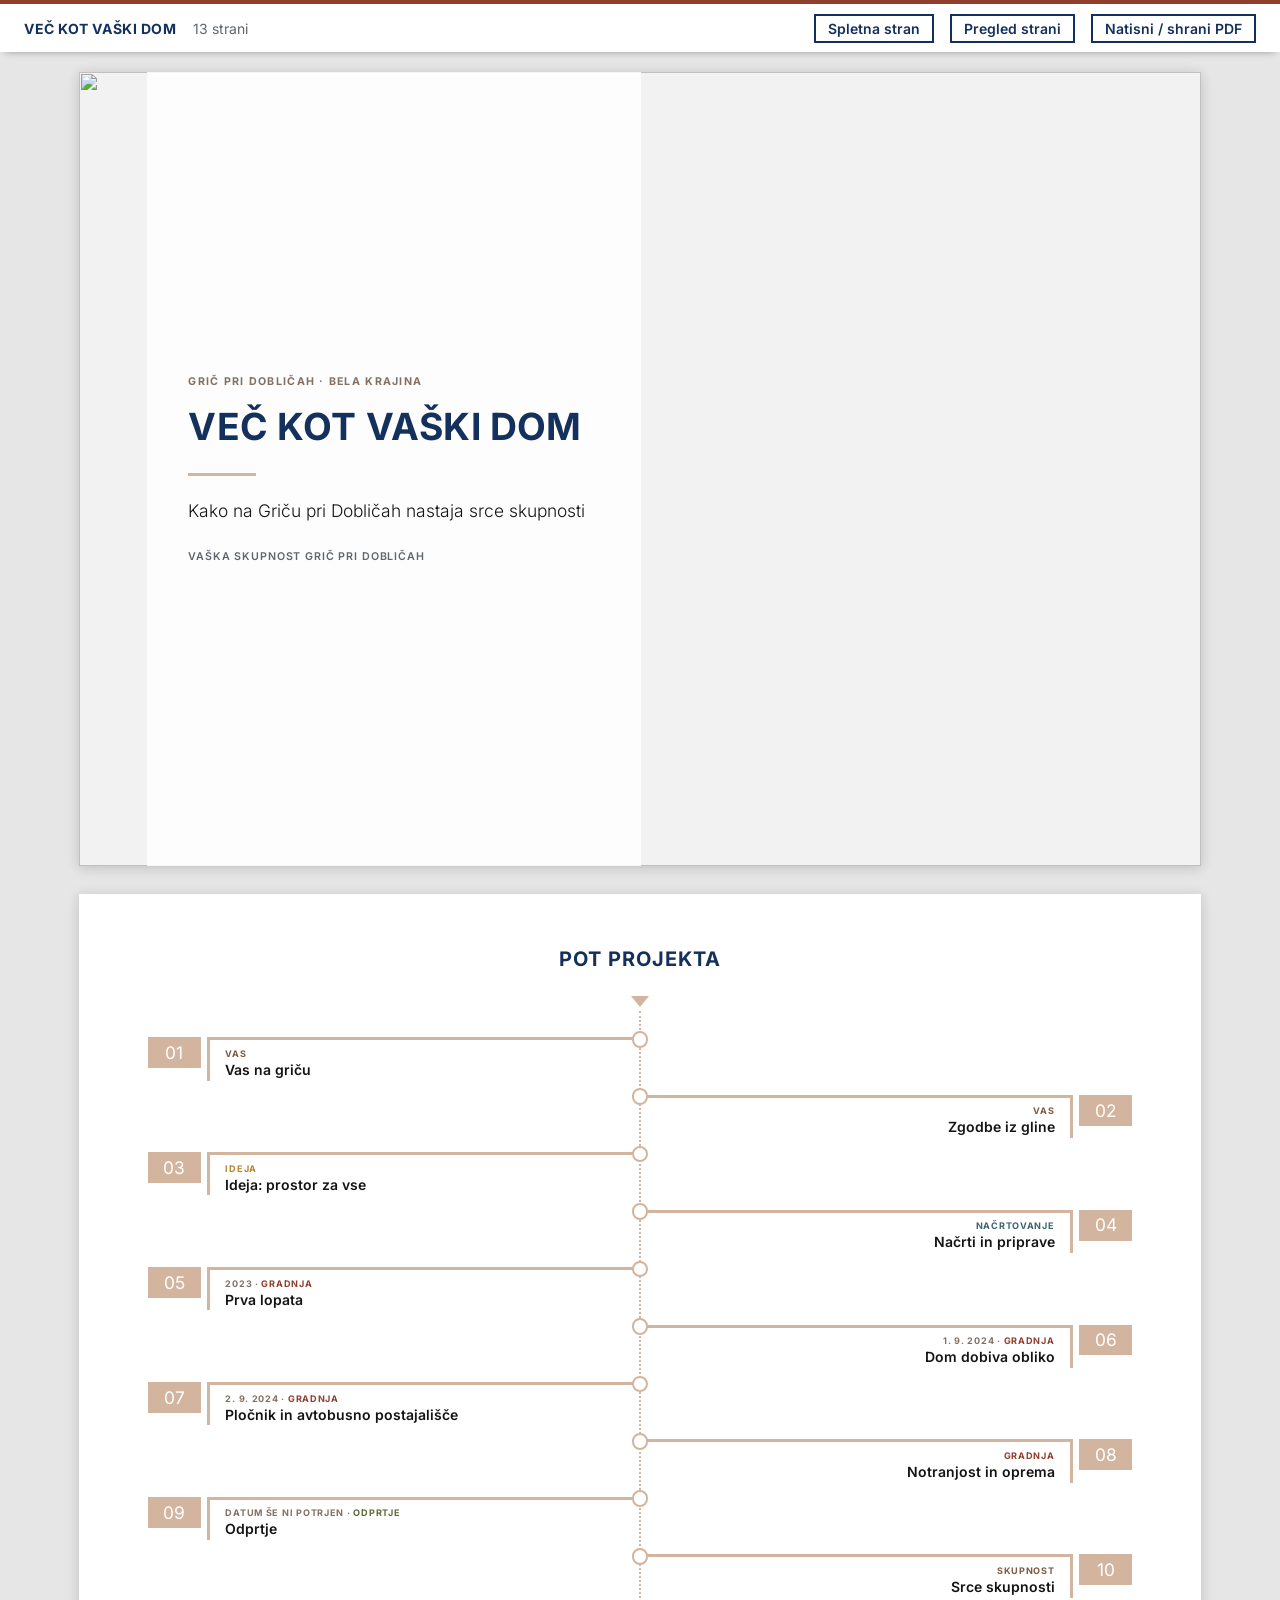
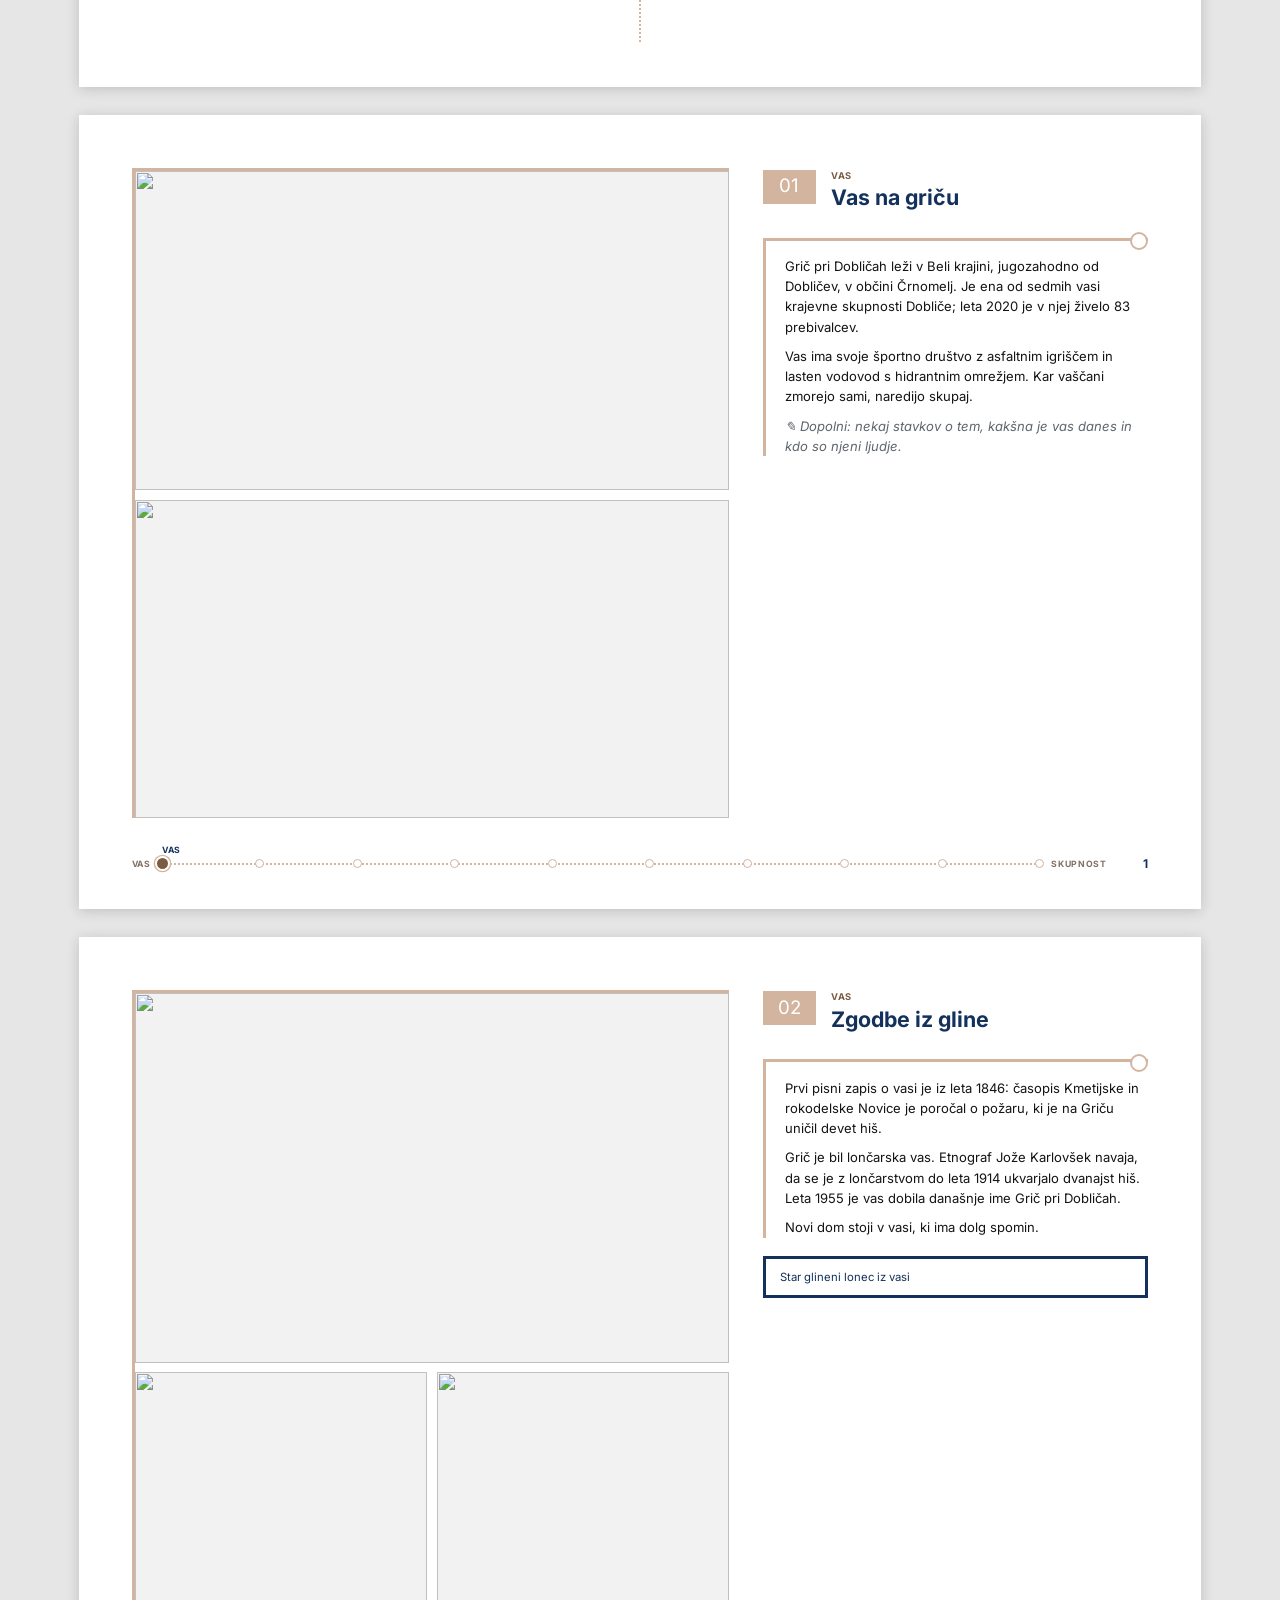
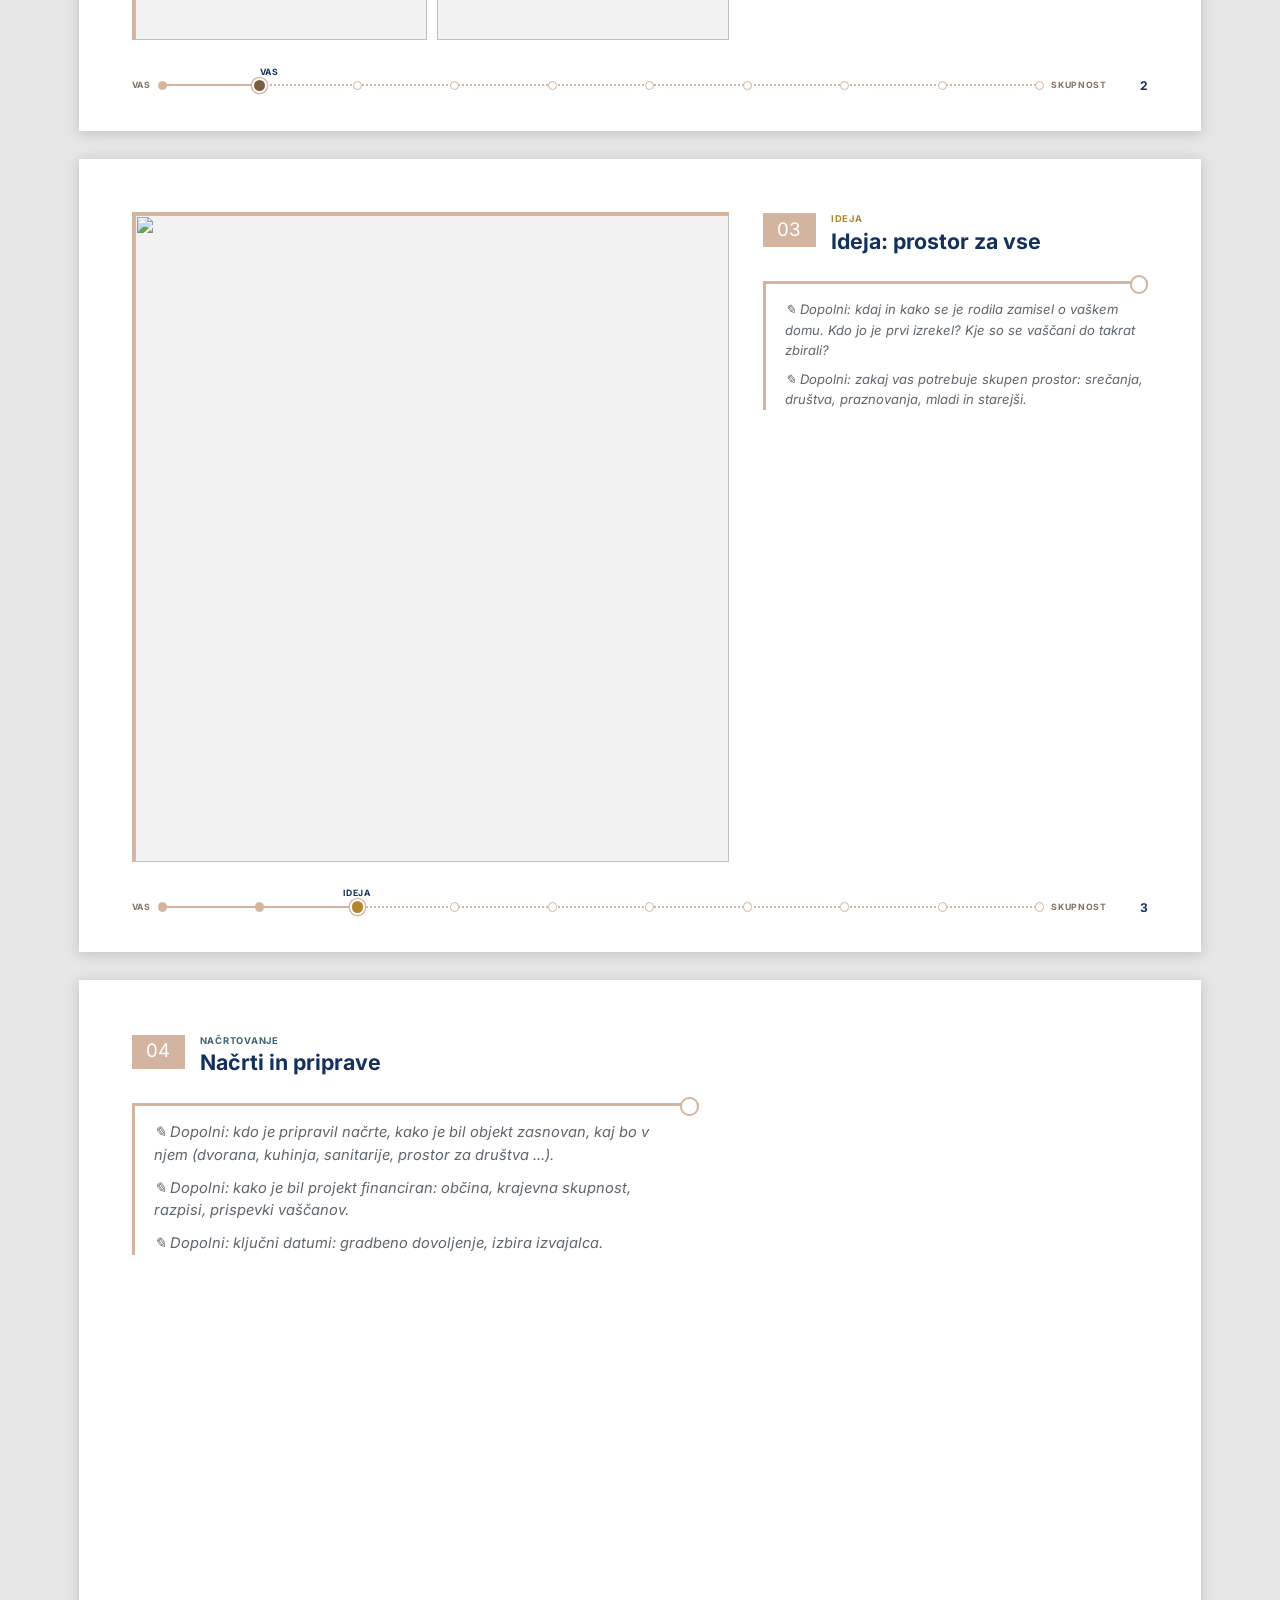
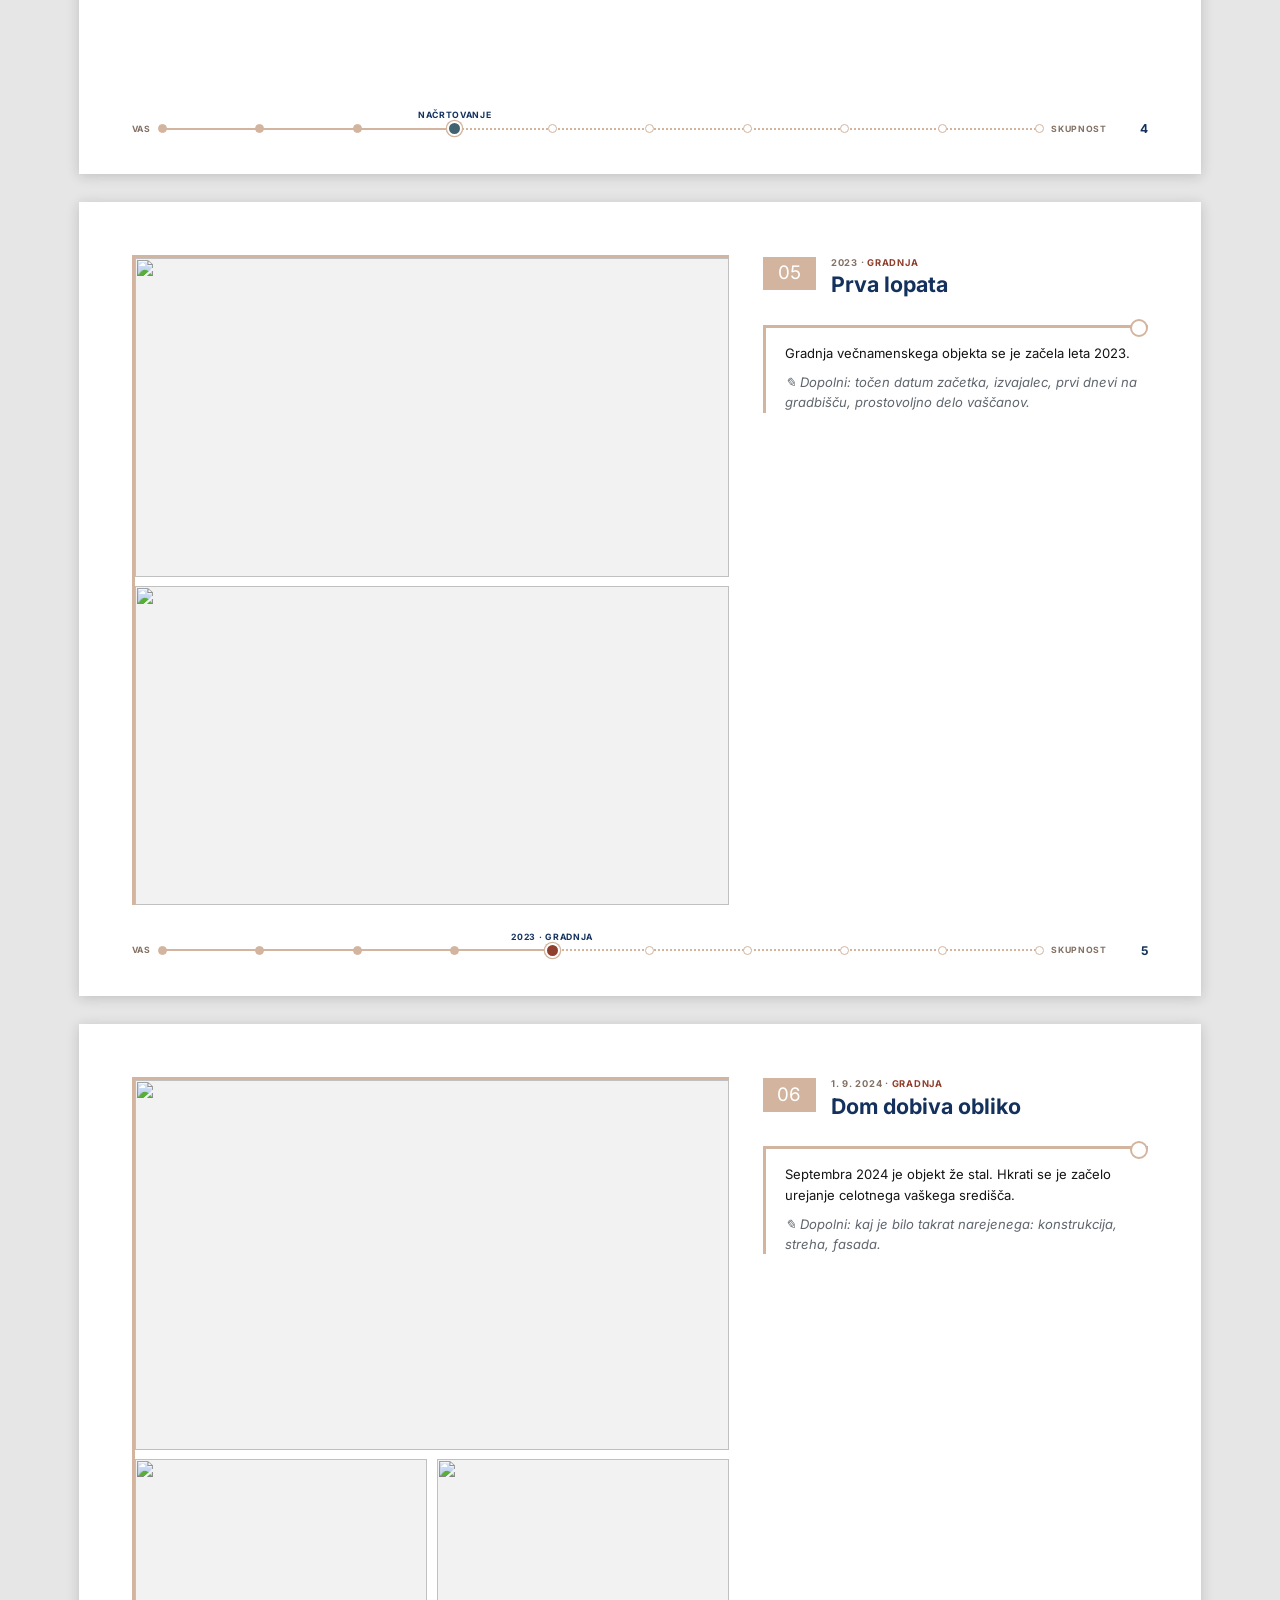
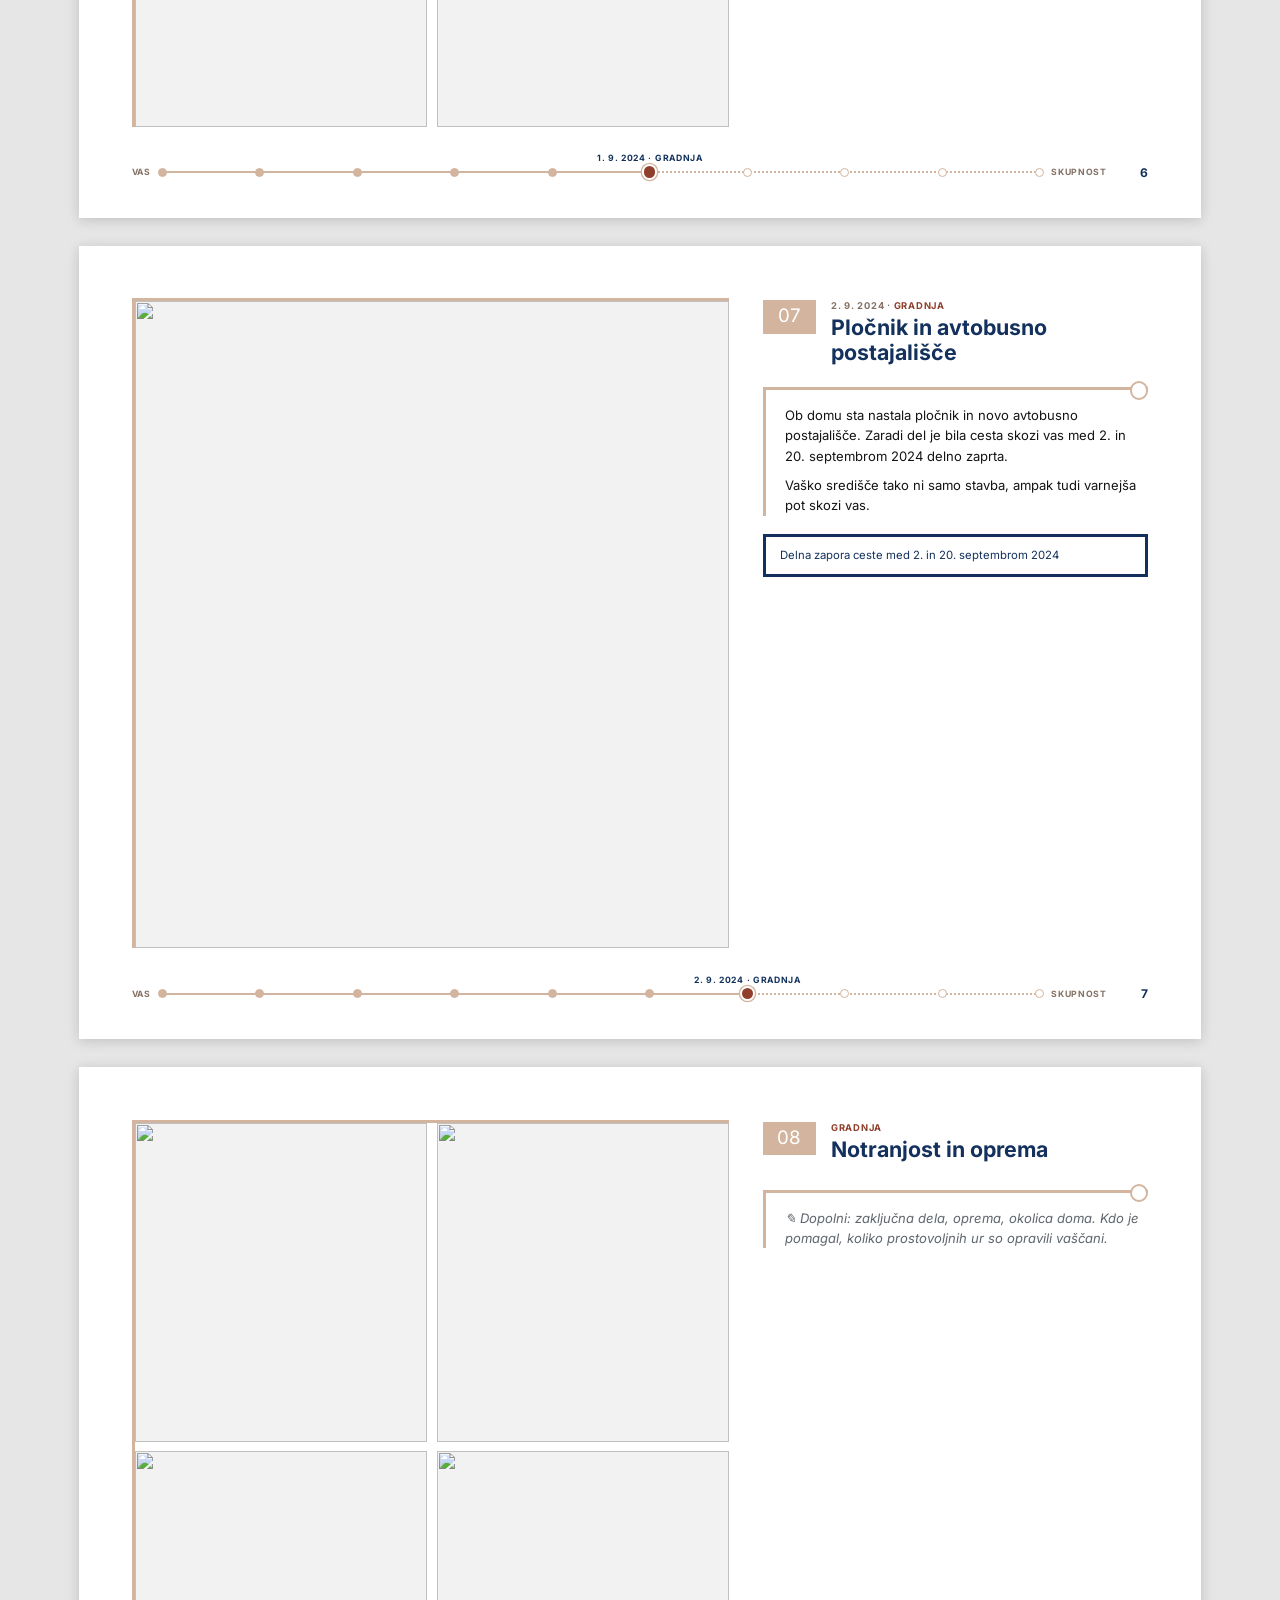
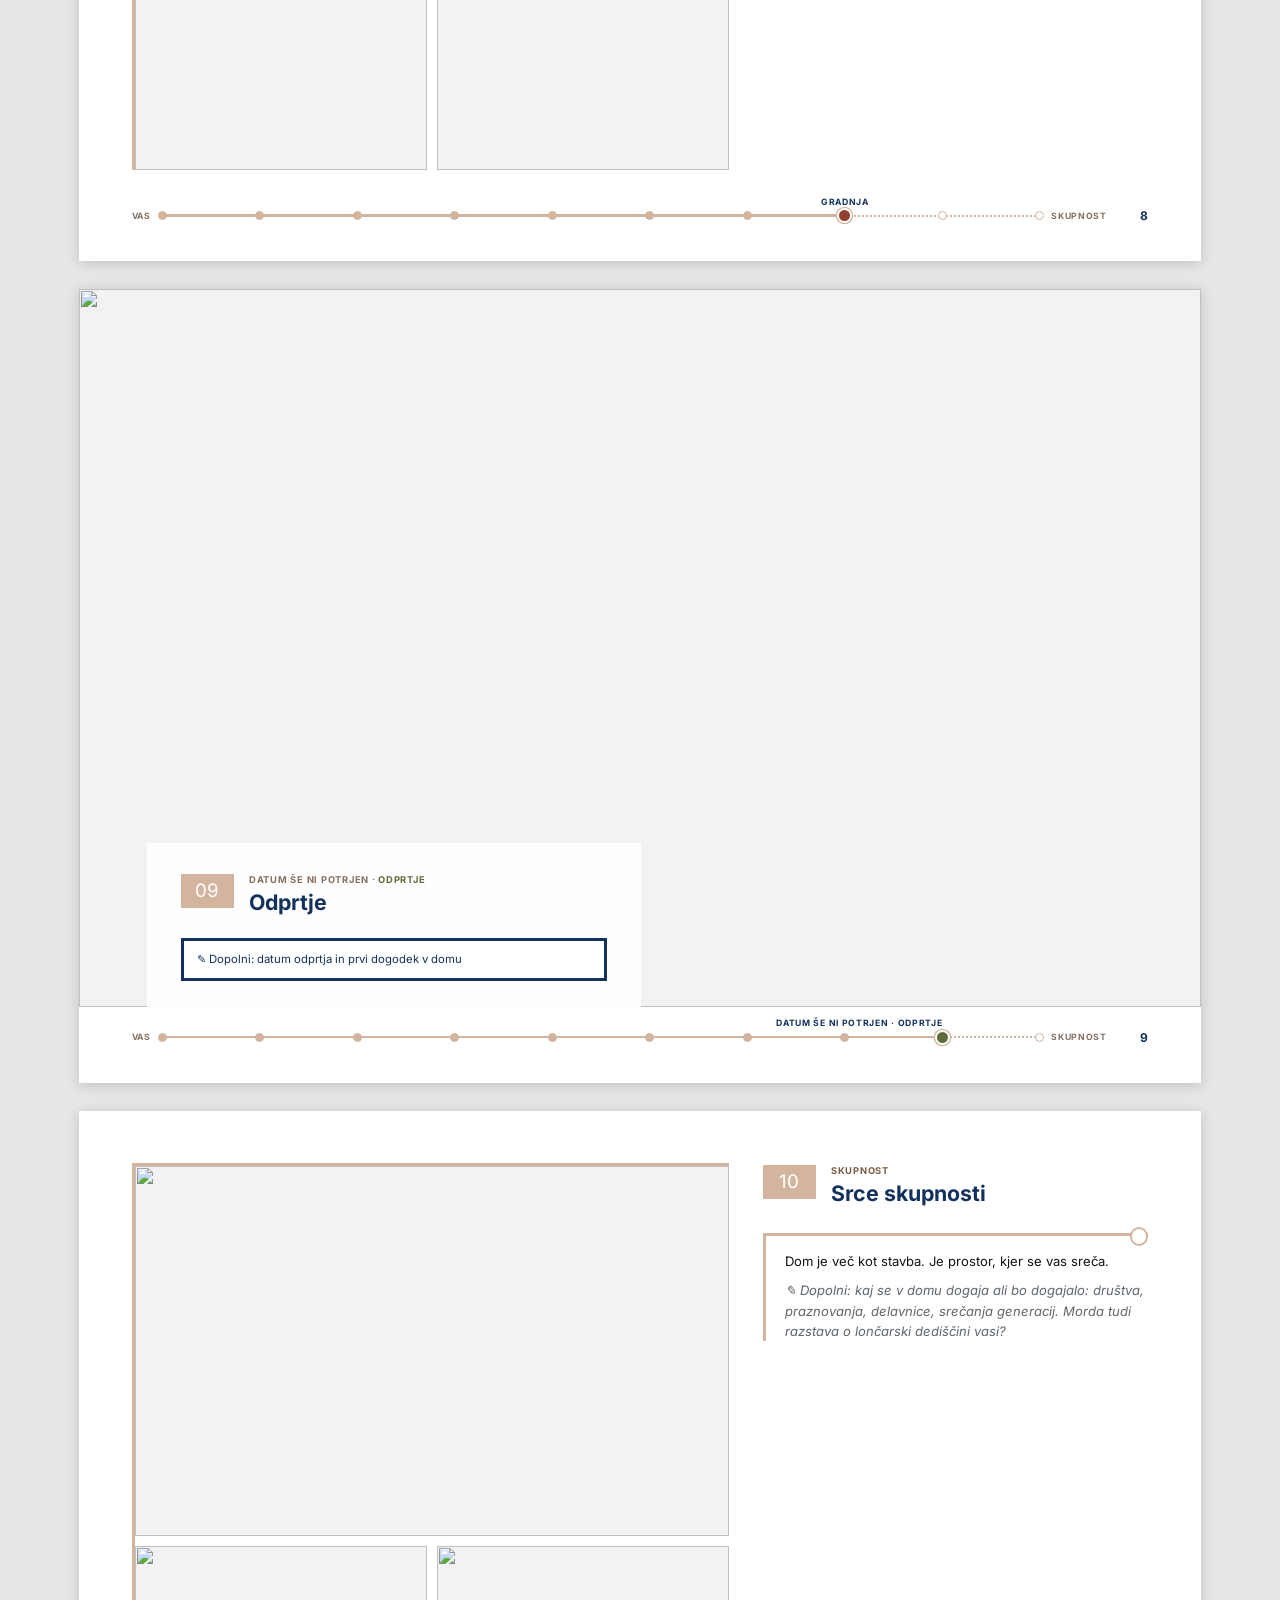
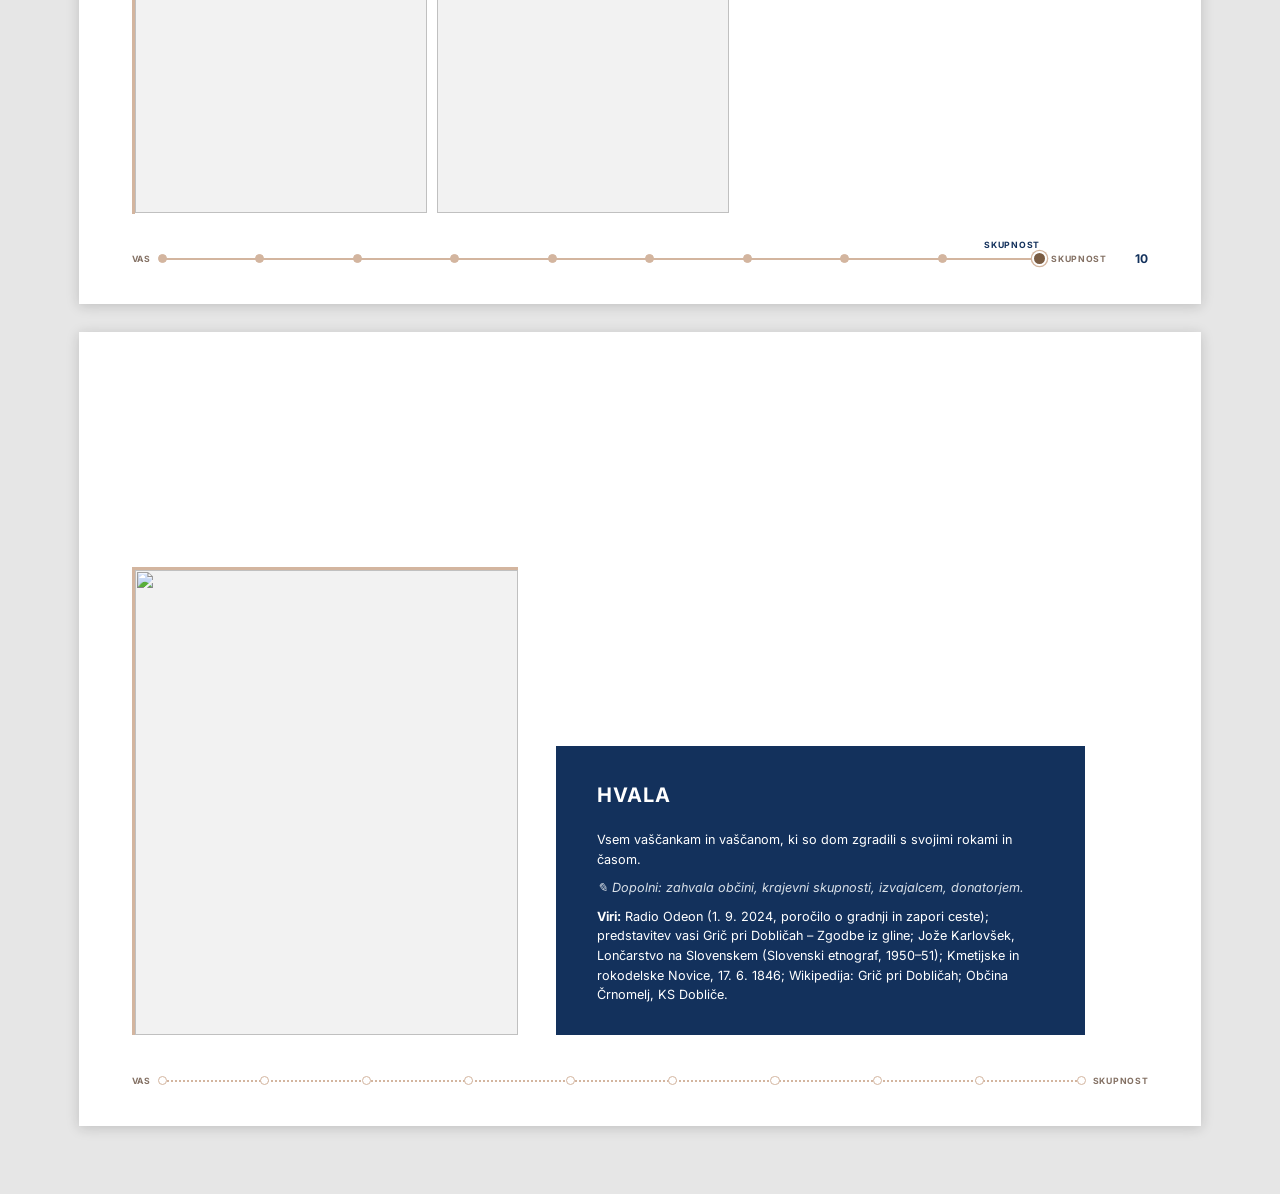
==== commit ddcad7f4: "new stuff" ====
--- a/dom_na_gricu/_output/preview.html
+++ b/dom_na_gricu/_output/preview.html
@@ -159,6 +159,10 @@
   body.spread .sheet { margin: 0 0 28px; zoom: .5; }
 }
 @media print { .toolbar { display: none; } }
+
+:root { --paper: #FFFFFF; }
+figure, .gal img, .back-img { border-radius: 0; }
+.dot, .ov-circle, .tl-circle { border-radius: 50%; }
 </style>
 </head>
 <body>
@@ -170,7 +174,7 @@
 </div>
 <main class="book">
   <section class="sheet cover has-img">
-    <figure class="cover-img"><img src="_img/45574f3dd9ef.jpg" alt=""></figure>
+    <figure class="cover-img"><img src="_img/7d69b5000172.jpg" alt=""></figure>
     <div class="cover-text">
       <p class="kicker">Grič pri Dobličah · Bela krajina</p>
       <h1>Več kot vaški dom</h1>
@@ -267,7 +271,7 @@
   </section>
   <section class="sheet page layout-split" style="--phase:#7A5C43">
     <div class="content">
-      <div class="media n2"><figure class=""><img src="_img/8bc142a11eec.jpg" alt=""></figure><figure class=""><img src="_img/d79471b8073b.jpg" alt=""></figure></div>
+      <div class="media n2"><figure class=""><img src="_img/d0ddfd82f8df.jpg" alt=""></figure><figure class=""><img src="_img/e760e499694b.jpg" alt=""></figure></div>
       <div class="side">
       <header class="page-head">
         <span class="num">01</span>
@@ -285,7 +289,7 @@
   </section>
   <section class="sheet page layout-grid" style="--phase:#7A5C43">
     <div class="content">
-      <div class="media n3 grid"><figure class=""><img src="_img/8de486af756e.jpg" alt=""></figure><figure class=""><img src="_img/3535a1464faf.jpg" alt=""></figure><figure class=""><img src="_img/56a41d63f53f.jpg" alt=""></figure></div>
+      <div class="media n3 grid"><figure class=""><img src="_img/53bf9563121e.jpg" alt=""></figure><figure class=""><img src="_img/4aad1b608ef8.jpg" alt=""></figure><figure class=""><img src="_img/4e104d4751ee.jpg" alt=""></figure></div>
       <div class="side">
       <header class="page-head">
         <span class="num">02</span>
@@ -303,7 +307,7 @@
   </section>
   <section class="sheet page layout-split" style="--phase:#B7832F">
     <div class="content">
-      <div class="media n1"><figure class=""><img src="_img/4d0a6b014d5a.jpg" alt=""></figure></div>
+      <div class="media n1"><figure class=""><img src="_img/0516b616be26.jpg" alt=""></figure></div>
       <div class="side">
       <header class="page-head">
         <span class="num">03</span>
@@ -336,7 +340,7 @@
   </section>
   <section class="sheet page layout-split" style="--phase:#913F2D">
     <div class="content">
-      <div class="media n2"><figure class=""><img src="_img/1041894bbf1d.jpg" alt=""></figure><figure class=""><img src="_img/a0f0f5a3c250.jpg" alt=""></figure></div>
+      <div class="media n2"><figure class=""><img src="_img/7d617cf1f6cb.jpg" alt=""></figure><figure class=""><img src="_img/d76890945132.jpg" alt=""></figure></div>
       <div class="side">
       <header class="page-head">
         <span class="num">05</span>
@@ -353,7 +357,7 @@
   </section>
   <section class="sheet page layout-grid" style="--phase:#913F2D">
     <div class="content">
-      <div class="media n3 grid"><figure class=""><img src="_img/da2432bdce8f.jpg" alt=""></figure><figure class=""><img src="_img/27de774c440c.jpg" alt=""></figure><figure class=""><img src="_img/b678258aa376.jpg" alt=""></figure></div>
+      <div class="media n3 grid"><figure class=""><img src="_img/463901a3a073.jpg" alt=""></figure><figure class=""><img src="_img/eaea5f12bdf9.jpg" alt=""></figure><figure class=""><img src="_img/f4c5e221f3ef.jpg" alt=""></figure></div>
       <div class="side">
       <header class="page-head">
         <span class="num">06</span>
@@ -370,7 +374,7 @@
   </section>
   <section class="sheet page layout-split" style="--phase:#913F2D">
     <div class="content">
-      <div class="media n1"><figure class=""><img src="_img/d808abd5dd1c.jpg" alt=""></figure></div>
+      <div class="media n1"><figure class=""><img src="_img/6f0c8d3ddd51.jpg" alt=""></figure></div>
       <div class="side">
       <header class="page-head">
         <span class="num">07</span>
@@ -387,7 +391,7 @@
   </section>
   <section class="sheet page layout-grid" style="--phase:#913F2D">
     <div class="content">
-      <div class="media n4 grid"><figure class=""><img src="_img/5ce3aff1f912.jpg" alt=""></figure><figure class=""><img src="_img/9018cea900eb.jpg" alt=""></figure><figure class=""><img src="_img/dee10a11c15f.jpg" alt=""></figure><figure class=""><img src="_img/fb684533119d.jpg" alt=""></figure></div>
+      <div class="media n4 grid"><figure class=""><img src="_img/5c1f24d342ec.jpg" alt=""></figure><figure class=""><img src="_img/9dfc3a654716.jpg" alt=""></figure><figure class=""><img src="_img/5ffc945dfcbd.jpg" alt=""></figure><figure class=""><img src="_img/34c9ffc2a63d.jpg" alt=""></figure></div>
       <div class="side">
       <header class="page-head">
         <span class="num">08</span>
@@ -403,7 +407,7 @@
   </section>
   <section class="sheet page layout-full" style="--phase:#5F6B3A">
     <div class="content">
-      <figure class="full-img"><img src="_img/b3c40924fc79.jpg" alt=""></figure>
+      <figure class="full-img"><img src="_img/4db215475263.jpg" alt=""></figure>
       <div class="full-overlay">
       <header class="page-head">
         <span class="num">09</span>
@@ -419,7 +423,7 @@
   </section>
   <section class="sheet page layout-grid" style="--phase:#7A5C43">
     <div class="content">
-      <div class="media n3 grid"><figure class=""><img src="_img/37b7c3a200e4.jpg" alt=""></figure><figure class=""><img src="_img/2845cd25923c.jpg" alt=""></figure><figure class=""><img src="_img/1441f2022331.jpg" alt=""></figure></div>
+      <div class="media n3 grid"><figure class=""><img src="_img/1711f4d12482.jpg" alt=""></figure><figure class=""><img src="_img/077a2c2ef0bf.jpg" alt=""></figure><figure class=""><img src="_img/452b83e3c3f9.jpg" alt=""></figure></div>
       <div class="side">
       <header class="page-head">
         <span class="num">10</span>
@@ -436,7 +440,7 @@
   </section>
   <section class="sheet back">
     <div class="back-inner">
-      <figure class="back-img"><img src="_img/400d187bbdf6.jpg" alt=""></figure>
+      <figure class="back-img"><img src="_img/517c27089ef2.jpg" alt=""></figure>
       <div class="back-text">
         <h2>Hvala</h2>
         <p>Vsem vaščankam in vaščanom, ki so dom zgradili s svojimi rokami in časom.</p>
